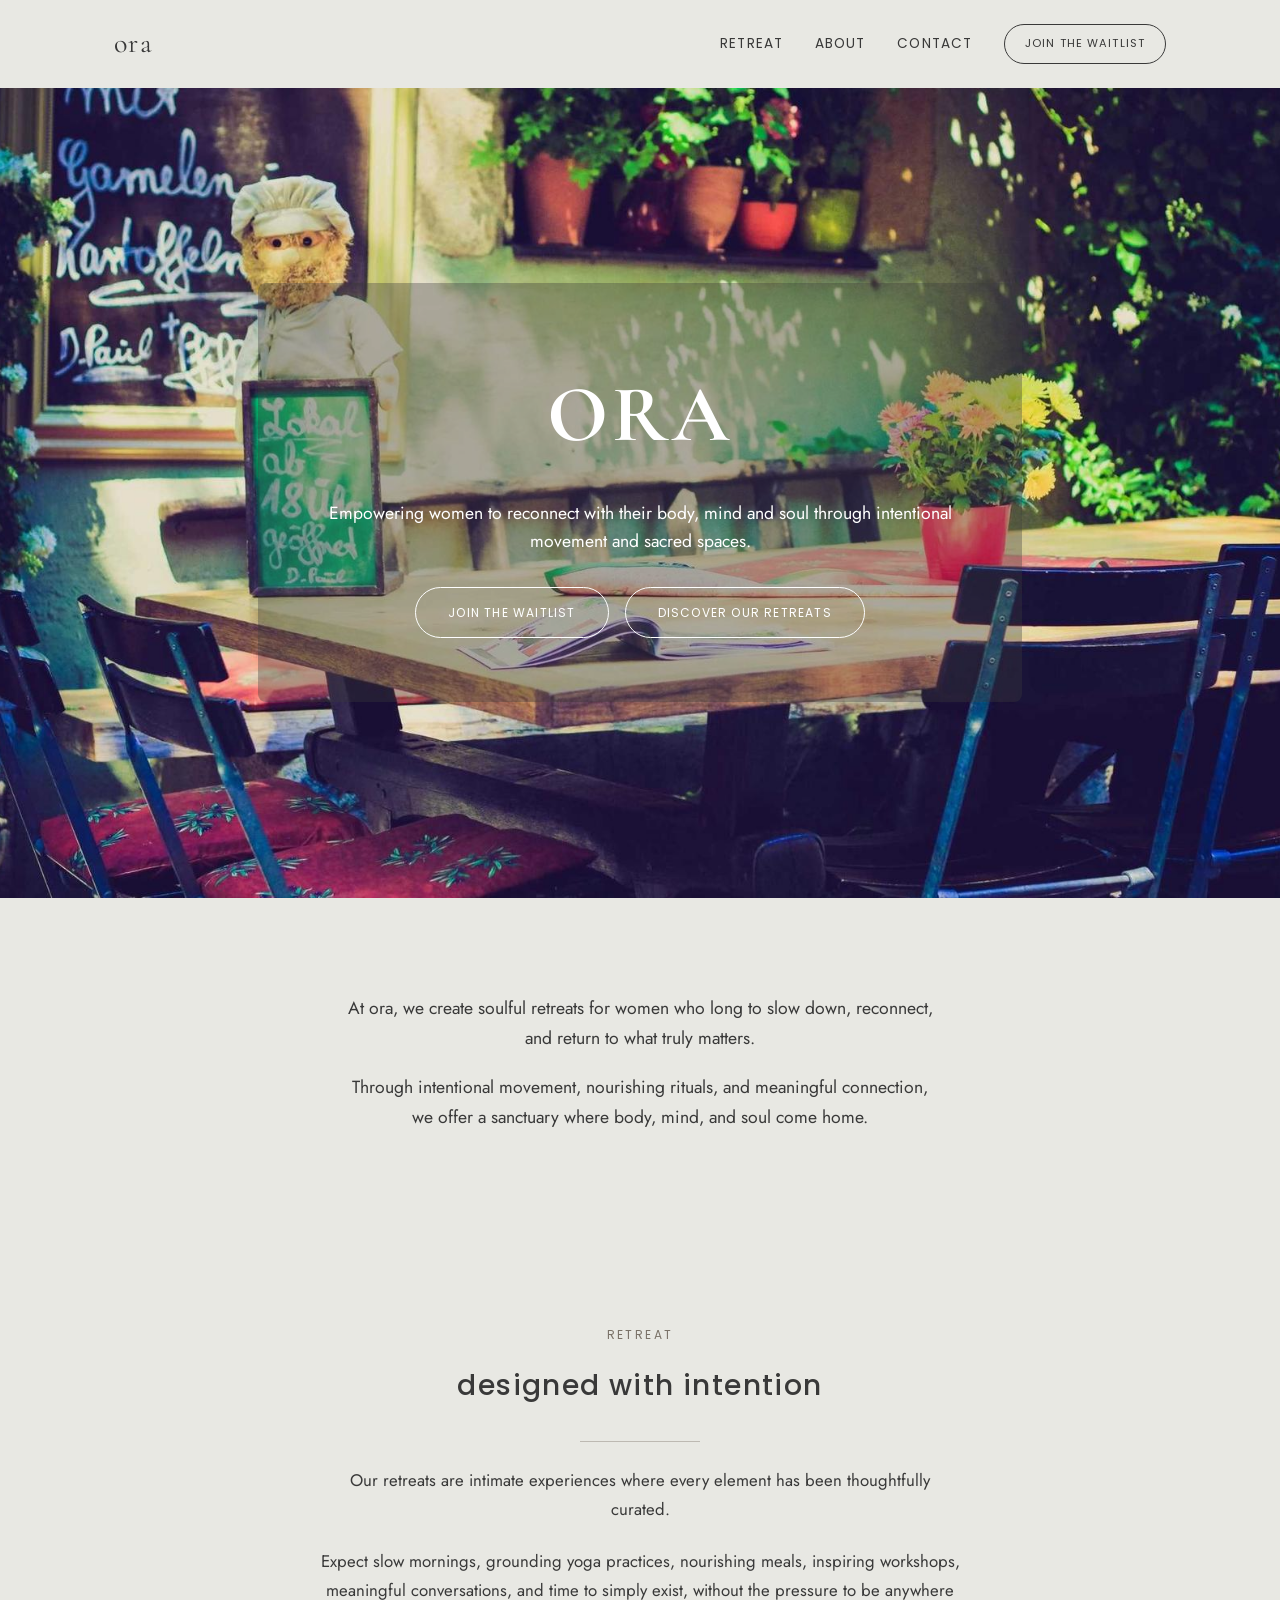
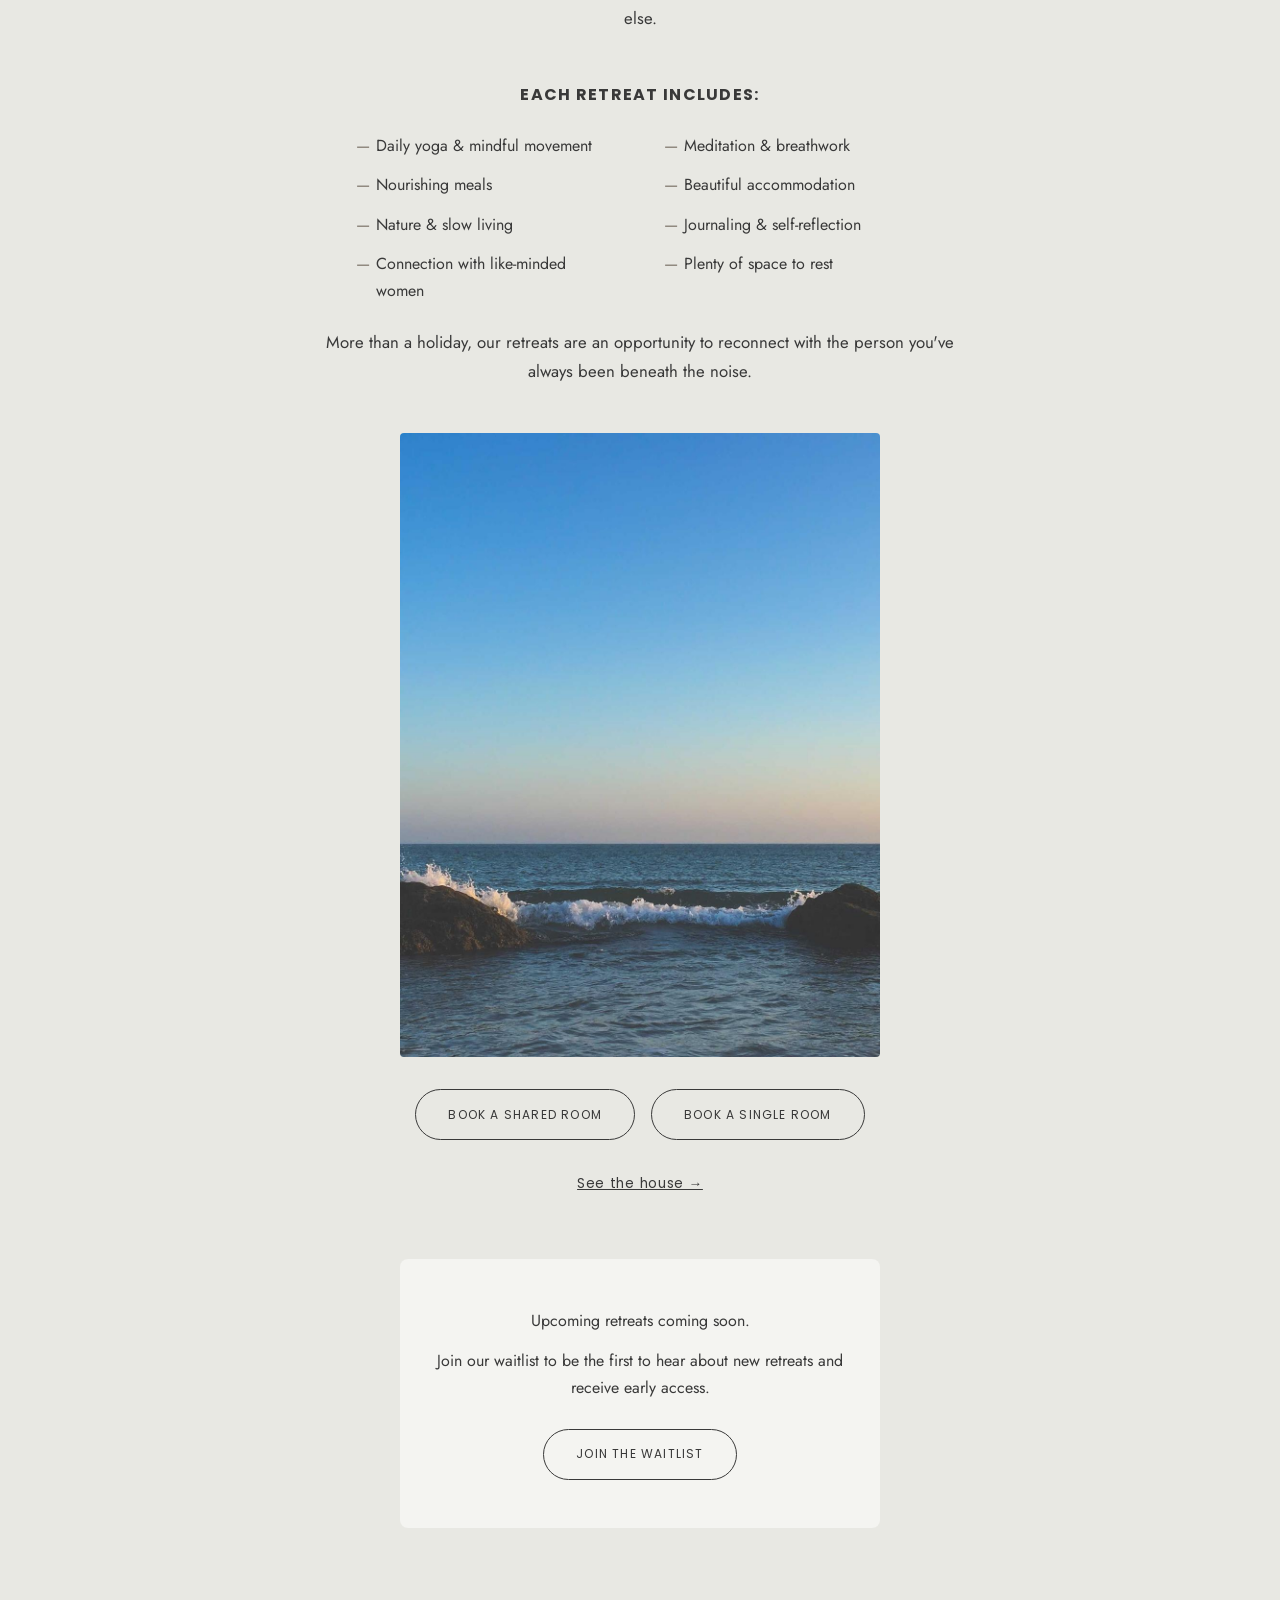
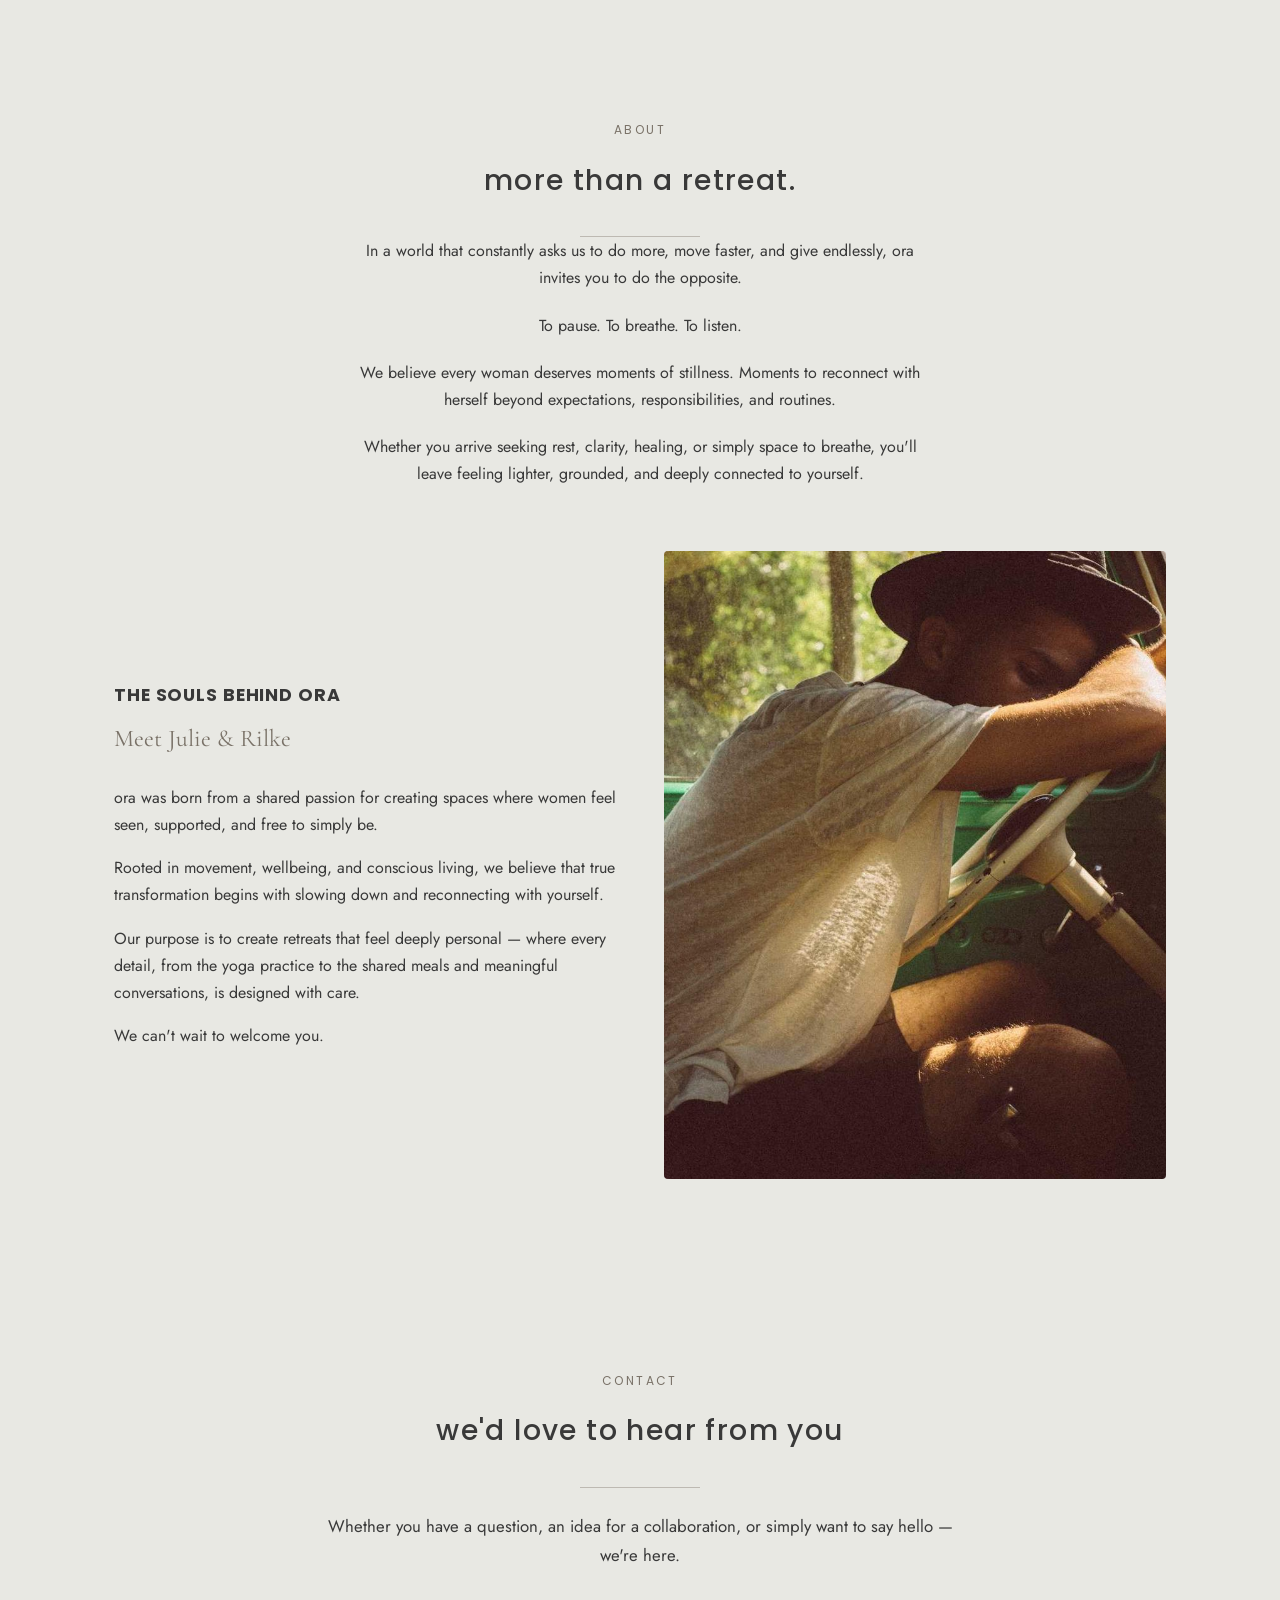
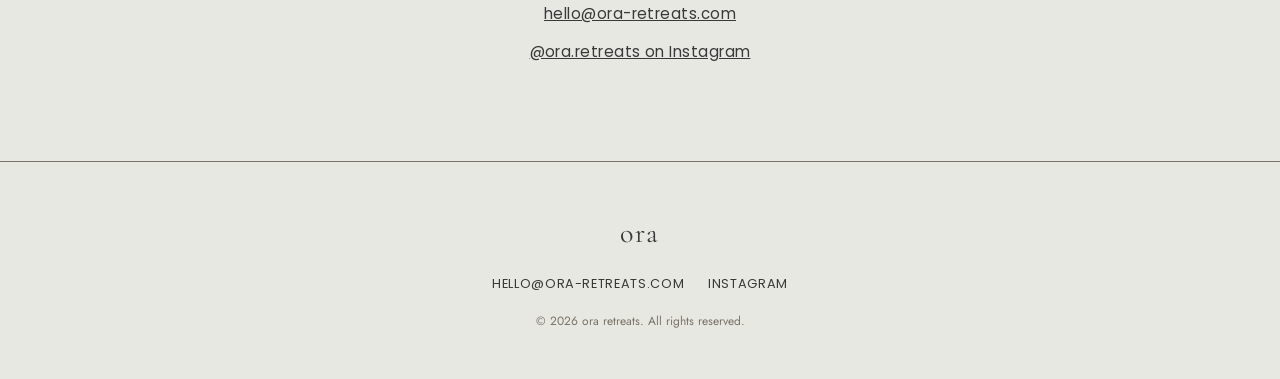
==== index.html @ 33406d6e "Code quality and SEO improvements - Add width/height attributes + height:auto reset to prevent layou" ====
<!DOCTYPE html>
<html lang="en">
<head>
  <meta charset="UTF-8">
  <meta name="viewport" content="width=device-width, initial-scale=1.0">
  <title>ora — soulful retreats for women</title>
  <meta name="description" content="Empowering women to reconnect with their body, mind and soul through intentional movement and sacred spaces.">
  <link rel="canonical" href="https://ora-retreats.com/">
  <meta name="theme-color" content="#E8E8E3">
  <link rel="icon" type="image/svg+xml" href="images/favicon.svg">

  <meta property="og:type" content="website">
  <meta property="og:title" content="ora — soulful retreats for women">
  <meta property="og:description" content="Empowering women to reconnect with their body, mind and soul through intentional movement and sacred spaces.">
  <meta property="og:url" content="https://ora-retreats.com/">
  <meta property="og:image" content="https://ora-retreats.com/images/hero.jpg">
  <meta property="og:site_name" content="ora">
  <meta name="twitter:card" content="summary_large_image">
  <meta name="twitter:title" content="ora — soulful retreats for women">
  <meta name="twitter:description" content="Empowering women to reconnect with their body, mind and soul through intentional movement and sacred spaces.">
  <meta name="twitter:image" content="https://ora-retreats.com/images/hero.jpg">

  <link rel="preconnect" href="https://fonts.googleapis.com">
  <link rel="preconnect" href="https://fonts.gstatic.com" crossorigin>
  <link href="https://fonts.googleapis.com/css2?family=Cormorant+Garamond:wght@400;500;600&family=Poppins:wght@400;500&family=Jost:wght@300;400;500&display=swap" rel="stylesheet">
  <link rel="stylesheet" href="css/style.css">

  <script type="application/ld+json">
  {
    "@context": "https://schema.org",
    "@type": "Organization",
    "name": "ora",
    "description": "Soulful retreats for women who long to slow down, reconnect, and return to what truly matters through intentional movement, nourishing rituals, and meaningful connection.",
    "url": "https://ora-retreats.com/",
    "email": "hello@ora-retreats.com",
    "sameAs": [
      "https://www.instagram.com/ora.retreats"
    ]
  }
  </script>
</head>
<body>
  <header class="site-header">
    <div class="container header-inner">
      <a href="index.html" class="logo">ora</a>
      <button class="nav-toggle" aria-label="Toggle navigation" aria-expanded="false">
        <span></span>
        <span></span>
        <span></span>
      </button>
      <nav class="nav-links">
        <a href="#retreat">Retreat</a>
        <a href="#about">About</a>
        <a href="#contact">Contact</a>
        <a href="mailto:hello@ora-retreats.com" class="btn btn-small">Join the waitlist</a>
      </nav>
    </div>
  </header>

  <main>
    <section id="hero" class="hero">
      <img src="images/hero.jpg" alt="Woman practicing yoga on the beach at sunrise" class="hero-photo" width="1600" height="1000" loading="eager" fetchpriority="high">
      <div class="hero-overlay">
        <h1 class="logo logo-large">ORA</h1>
        <p class="hero-tagline">Empowering women to reconnect with their body, mind and soul through intentional movement and sacred spaces.</p>
        <div class="btn-row">
          <a href="mailto:hello@ora-retreats.com" class="btn btn-light">Join the waitlist</a>
          <a href="#retreat" class="btn btn-light">Discover our retreats</a>
        </div>
      </div>
    </section>

    <section class="intro">
      <div class="container intro-inner">
        <p>At ora, we create soulful retreats for women who long to slow down, reconnect, and return to what truly matters.</p>
        <p>Through intentional movement, nourishing rituals, and meaningful connection, we offer a sanctuary where body, mind, and soul come home.</p>
      </div>
    </section>

    <section id="retreat" class="section retreat">
      <div class="container">
        <span class="eyebrow">Retreat</span>
        <h2 class="section-title">designed with intention</h2>
        <hr class="divider">

        <p class="section-lead">Our retreats are intimate experiences where every element has been thoughtfully curated.</p>
        <p class="section-lead">Expect slow mornings, grounding yoga practices, nourishing meals, inspiring workshops, meaningful conversations, and time to simply exist, without the pressure to be anywhere else.</p>

        <h3 class="includes-title">Each retreat includes:</h3>
        <ul class="checklist">
          <li>Daily yoga &amp; mindful movement</li>
          <li>Meditation &amp; breathwork</li>
          <li>Nourishing meals</li>
          <li>Beautiful accommodation</li>
          <li>Nature &amp; slow living</li>
          <li>Journaling &amp; self-reflection</li>
          <li>Connection with like-minded women</li>
          <li>Plenty of space to rest</li>
        </ul>

        <p class="section-lead">More than a holiday, our retreats are an opportunity to reconnect with the person you've always been beneath the noise.</p>

        <img src="images/retreat-program.jpg" alt="Full retreat program overview" class="program-image" width="1000" height="1300" loading="lazy">

        <div class="btn-row">
          <a href="#contact" class="btn">Book a shared room</a>
          <a href="#contact" class="btn">Book a single room</a>
        </div>

        <p class="moodboard-link"><a href="moodboard.html">See the house &rarr;</a></p>

        <div class="waitlist-card">
          <p>Upcoming retreats coming soon.</p>
          <p>Join our waitlist to be the first to hear about new retreats and receive early access.</p>
          <a href="mailto:hello@ora-retreats.com" class="btn">Join the waitlist</a>
        </div>
      </div>
    </section>

    <section id="about" class="section about">
      <div class="container">
        <span class="eyebrow">About</span>
        <h2 class="section-title">more than a retreat.</h2>
        <hr class="divider">

        <div class="about-intro">
          <p>In a world that constantly asks us to do more, move faster, and give endlessly, ora invites you to do the opposite.</p>
          <p>To pause. To breathe. To listen.</p>
          <p>We believe every woman deserves moments of stillness. Moments to reconnect with herself beyond expectations, responsibilities, and routines.</p>
          <p>Whether you arrive seeking rest, clarity, healing, or simply space to breathe, you'll leave feeling lighter, grounded, and deeply connected to yourself.</p>
        </div>

        <div class="about-columns">
          <div class="about-story">
            <h3>The souls behind ora</h3>
            <p class="about-story-subtitle">Meet Julie &amp; Rilke</p>
            <p>ora was born from a shared passion for creating spaces where women feel seen, supported, and free to simply be.</p>
            <p>Rooted in movement, wellbeing, and conscious living, we believe that true transformation begins with slowing down and reconnecting with yourself.</p>
            <p>Our purpose is to create retreats that feel deeply personal — where every detail, from the yoga practice to the shared meals and meaningful conversations, is designed with care.</p>
            <p>We can't wait to welcome you.</p>
          </div>
          <div class="about-photo">
            <img src="images/about-portrait.jpg" alt="Julie and Rilke, founders of ora" width="800" height="1000" loading="lazy">
          </div>
        </div>
      </div>
    </section>

    <section id="contact" class="section contact">
      <div class="container">
        <span class="eyebrow">Contact</span>
        <h2 class="section-title">we'd love to hear from you</h2>
        <hr class="divider">

        <p class="section-lead">Whether you have a question, an idea for a collaboration, or simply want to say hello — we're here.</p>

        <div class="contact-links">
          <a href="mailto:hello@ora-retreats.com">hello@ora-retreats.com</a>
          <a href="https://www.instagram.com/ora.retreats" target="_blank" rel="noopener noreferrer">@ora.retreats on Instagram</a>
        </div>
      </div>
    </section>
  </main>

  <footer class="site-footer">
    <div class="container footer-inner">
      <a href="index.html" class="logo">ora</a>
      <div class="footer-links">
        <a href="mailto:hello@ora-retreats.com">hello@ora-retreats.com</a>
        <a href="https://www.instagram.com/ora.retreats" target="_blank" rel="noopener noreferrer">Instagram</a>
      </div>
      <p class="footer-copyright">&copy; 2026 ora retreats. All rights reserved.</p>
    </div>
  </footer>

  <script src="js/script.js"></script>
</body>
</html>
---- css/style.css ----
/* ---- Reset ---- */
*, *::before, *::after {
  box-sizing: border-box;
  margin: 0;
  padding: 0;
}

html {
  scroll-behavior: smooth;
}

body {
  min-height: 100vh;
  overflow-x: hidden;
}

img {
  max-width: 100%;
  height: auto;
  display: block;
}

a {
  color: inherit;
  text-decoration: none;
}

ul {
  list-style: none;
}

/* ---- Design tokens ---- */
:root {
  --color-bg: #E8E8E3;
  --color-text: #393939;
  --color-accent: #7a7268;
  --color-card: #F4F4F1;

  --font-logo: 'Cormorant Garamond', serif;
  --font-heading: 'Poppins', sans-serif;
  --font-body: 'Jost', sans-serif;

  --max-width: 1100px;
  --section-padding: 6rem 1.5rem;
}

body {
  background: var(--color-bg);
  color: var(--color-text);
  font-family: var(--font-body);
  line-height: 1.7;
  font-size: 1rem;
}

.container {
  max-width: var(--max-width);
  margin: 0 auto;
  padding: 0 1.5rem;
}

.eyebrow {
  font-family: var(--font-heading);
  text-transform: uppercase;
  letter-spacing: 0.2em;
  font-size: 0.75rem;
  color: var(--color-accent);
  display: block;
  margin-bottom: 1rem;
  text-align: center;
}

.section-title {
  font-family: var(--font-heading);
  text-transform: lowercase;
  letter-spacing: 0.05em;
  font-size: 1.75rem;
  font-weight: 500;
  text-align: center;
  margin-bottom: 2rem;
}

hr.divider {
  border: none;
  border-top: 1px solid var(--color-accent);
  opacity: 0.4;
  max-width: 120px;
  margin: 0 auto;
}

.btn {
  display: inline-block;
  font-family: var(--font-heading);
  text-transform: uppercase;
  letter-spacing: 0.1em;
  font-size: 0.75rem;
  padding: 0.9rem 2rem;
  border: 1px solid var(--color-text);
  border-radius: 999px;
  background: transparent;
  color: var(--color-text);
  transition: background 0.2s ease, color 0.2s ease;
}

.btn:hover {
  background: var(--color-text);
  color: var(--color-bg);
}

.btn-row {
  display: flex;
  gap: 1rem;
  justify-content: center;
  flex-wrap: wrap;
  margin-top: 2rem;
}

/* ---- Header / Nav ---- */
.site-header {
  position: sticky;
  top: 0;
  z-index: 10;
  background: rgba(232, 232, 227, 0.9);
  backdrop-filter: blur(6px);
}

.header-inner {
  display: flex;
  align-items: center;
  justify-content: space-between;
  padding: 1.25rem 1.5rem;
  position: relative;
}

.logo {
  font-family: var(--font-logo);
  font-size: 1.75rem;
  letter-spacing: 0.05em;
}

.logo-large {
  font-size: clamp(3rem, 10vw, 5rem);
  color: #fff;
}

.nav-links {
  display: flex;
  align-items: center;
  gap: 2rem;
  font-family: var(--font-heading);
  font-size: 0.85rem;
  text-transform: uppercase;
  letter-spacing: 0.08em;
}

.btn-small {
  padding: 0.6rem 1.25rem;
  font-size: 0.7rem;
}

/* ---- Mobile nav toggle ---- */
.nav-toggle {
  display: none;
  flex-direction: column;
  gap: 5px;
  background: none;
  border: none;
  cursor: pointer;
  padding: 0.5rem;
}

.nav-toggle span {
  width: 22px;
  height: 2px;
  background: var(--color-text);
}

/* ---- Hero ---- */
.hero {
  position: relative;
  height: 90vh;
  min-height: 500px;
  display: flex;
  align-items: center;
  justify-content: center;
  text-align: center;
  overflow: hidden;
}

.hero-photo {
  position: absolute;
  inset: 0;
  width: 100%;
  height: 100%;
  object-fit: cover;
}

.hero-overlay {
  position: relative;
  z-index: 1;
  color: #fff;
  padding: 2rem;
  max-width: 700px;
}

.hero-overlay::before {
  content: "";
  position: absolute;
  inset: -2rem;
  background: rgba(57, 57, 57, 0.35);
  z-index: -1;
  border-radius: 8px;
}

.hero-tagline {
  font-size: 1.1rem;
  margin-top: 1rem;
  line-height: 1.6;
}

.btn-light {
  border-color: #fff;
  color: #fff;
}

.btn-light:hover {
  background: #fff;
  color: var(--color-text);
}

/* ---- Intro ---- */
.intro {
  padding: var(--section-padding);
}

.intro-inner {
  max-width: 640px;
  text-align: center;
  font-size: 1.1rem;
  margin: 0 auto;
}

.intro-inner p + p {
  margin-top: 1.25rem;
}

/* ---- Section shared ---- */
.section {
  padding: var(--section-padding);
  text-align: center;
}

.section-lead {
  max-width: 640px;
  margin: 1.5rem auto 0;
  font-size: 1.05rem;
}

/* ---- Retreat ---- */
.includes-title {
  font-family: var(--font-heading);
  font-size: 1rem;
  text-transform: uppercase;
  letter-spacing: 0.08em;
  margin-top: 3rem;
  margin-bottom: 1.5rem;
}

.checklist {
  display: grid;
  grid-template-columns: repeat(2, minmax(0, 260px));
  justify-content: center;
  gap: 0.75rem 3rem;
  max-width: 640px;
  margin: 0 auto;
  text-align: left;
}

.checklist li {
  position: relative;
  padding-left: 1.25rem;
}

.checklist li::before {
  content: "—";
  position: absolute;
  left: 0;
  color: var(--color-accent);
}

.program-image {
  width: 100%;
  max-width: 480px;
  margin: 3rem auto 0;
  border-radius: 4px;
}

.moodboard-link {
  margin-top: 2rem;
  font-family: var(--font-heading);
  font-size: 0.85rem;
  letter-spacing: 0.05em;
  text-decoration: underline;
}

.waitlist-card {
  margin: 4rem auto 0;
  max-width: 480px;
  background: var(--color-card);
  padding: 3rem 2rem;
  border-radius: 8px;
}

.waitlist-card p {
  margin-bottom: 0.75rem;
}

.waitlist-card .btn {
  margin-top: 1rem;
}

/* ---- About ---- */
.about-intro {
  max-width: 560px;
  margin: 0 auto;
}

.about-intro p + p {
  margin-top: 1.25rem;
}

.about-columns {
  display: grid;
  grid-template-columns: 1fr 1fr;
  gap: 3rem;
  align-items: center;
  margin-top: 4rem;
  text-align: left;
}

.about-story h3 {
  font-family: var(--font-heading);
  font-size: 1.1rem;
  text-transform: uppercase;
  letter-spacing: 0.05em;
}

.about-story-subtitle {
  font-family: var(--font-logo);
  font-size: 1.5rem;
  color: var(--color-accent);
  margin: 0.5rem 0 1.5rem;
}

.about-story p + p {
  margin-top: 1rem;
}

.about-photo img {
  border-radius: 4px;
}

/* ---- Contact ---- */
.contact-links {
  margin-top: 2rem;
  display: flex;
  flex-direction: column;
  gap: 0.75rem;
  font-family: var(--font-heading);
  font-size: 0.95rem;
  letter-spacing: 0.03em;
}

.contact-links a {
  text-decoration: underline;
}

/* ---- Footer ---- */
.site-footer {
  border-top: 1px solid var(--color-accent);
  padding: 3rem 1.5rem;
}

.footer-inner {
  display: flex;
  flex-direction: column;
  align-items: center;
  gap: 1rem;
  text-align: center;
}

.footer-links {
  display: flex;
  gap: 1.5rem;
  font-family: var(--font-heading);
  font-size: 0.8rem;
  text-transform: uppercase;
  letter-spacing: 0.05em;
}

.footer-copyright {
  font-size: 0.75rem;
  color: var(--color-accent);
}

/* ---- Moodboard header (standalone page) ---- */
.moodboard-header {
  padding: 1.5rem;
  text-align: center;
}

/* ---- Moodboard mosaic ---- */
.mosaic {
  columns: 3 220px;
  column-gap: 1rem;
  margin-top: 3rem;
}

.mosaic-item {
  width: 100%;
  margin-bottom: 1rem;
  border-radius: 4px;
  break-inside: avoid;
}

.mosaic-tall {
  aspect-ratio: 4 / 5;
  object-fit: cover;
}

/* ---- Responsive ---- */
@media (max-width: 768px) {
  .nav-links {
    display: none;
    position: absolute;
    top: 100%;
    left: 0;
    right: 0;
    background: var(--color-bg);
    flex-direction: column;
    gap: 1.5rem;
    padding: 1.5rem;
  }

  .nav-links.open {
    display: flex;
  }

  .nav-toggle {
    display: flex;
  }

  .about-columns {
    grid-template-columns: 1fr;
  }

  .about-photo {
    order: -1;
  }
}

@media (max-width: 600px) {
  .checklist {
    grid-template-columns: 1fr;
    max-width: 280px;
  }

  .mosaic {
    columns: 2 160px;
  }
}

@media (max-width: 480px) {
  .hero {
    height: 100vh;
  }

  .section-title {
    font-size: 1.4rem;
  }

  .section {
    padding: 4rem 1.25rem;
  }

  .waitlist-card {
    padding: 2rem 1.5rem;
  }

  .btn-row {
    flex-direction: column;
    align-items: stretch;
  }

  .btn-row .btn {
    width: 100%;
    text-align: center;
  }
}
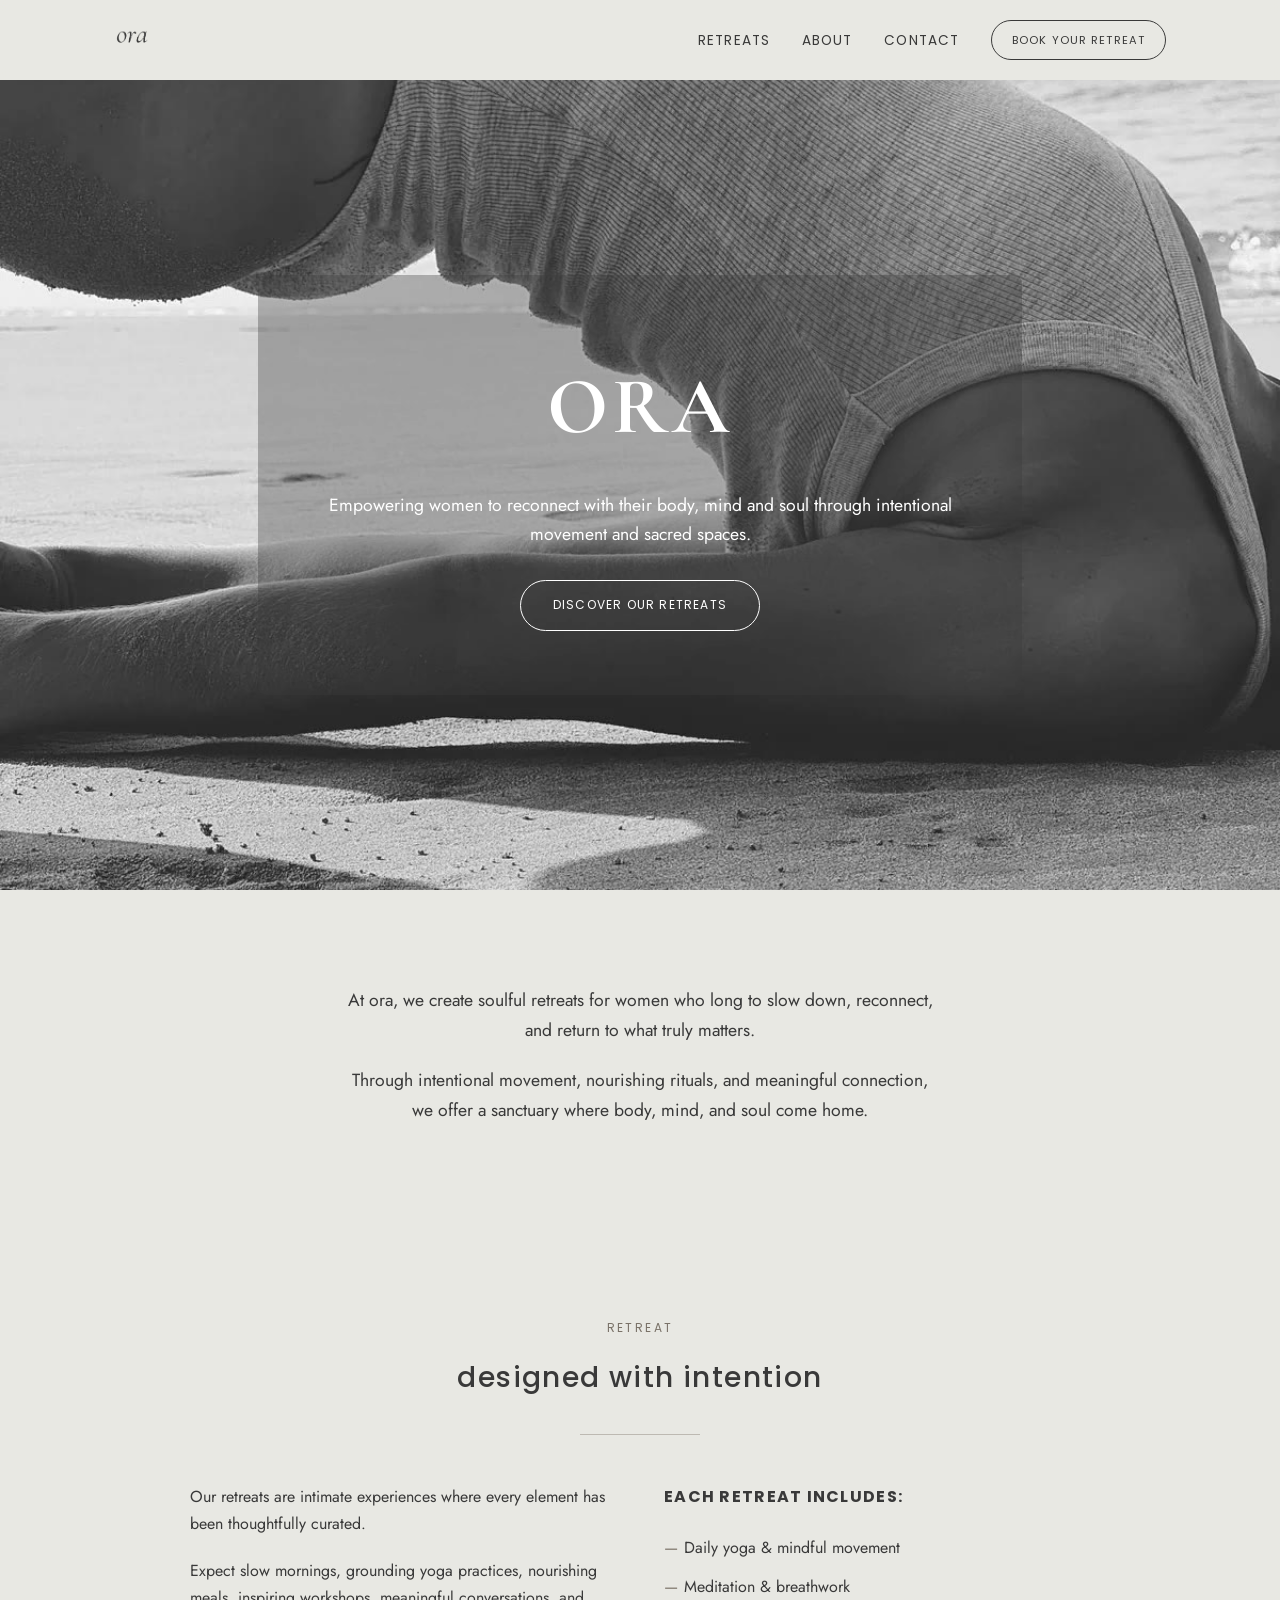
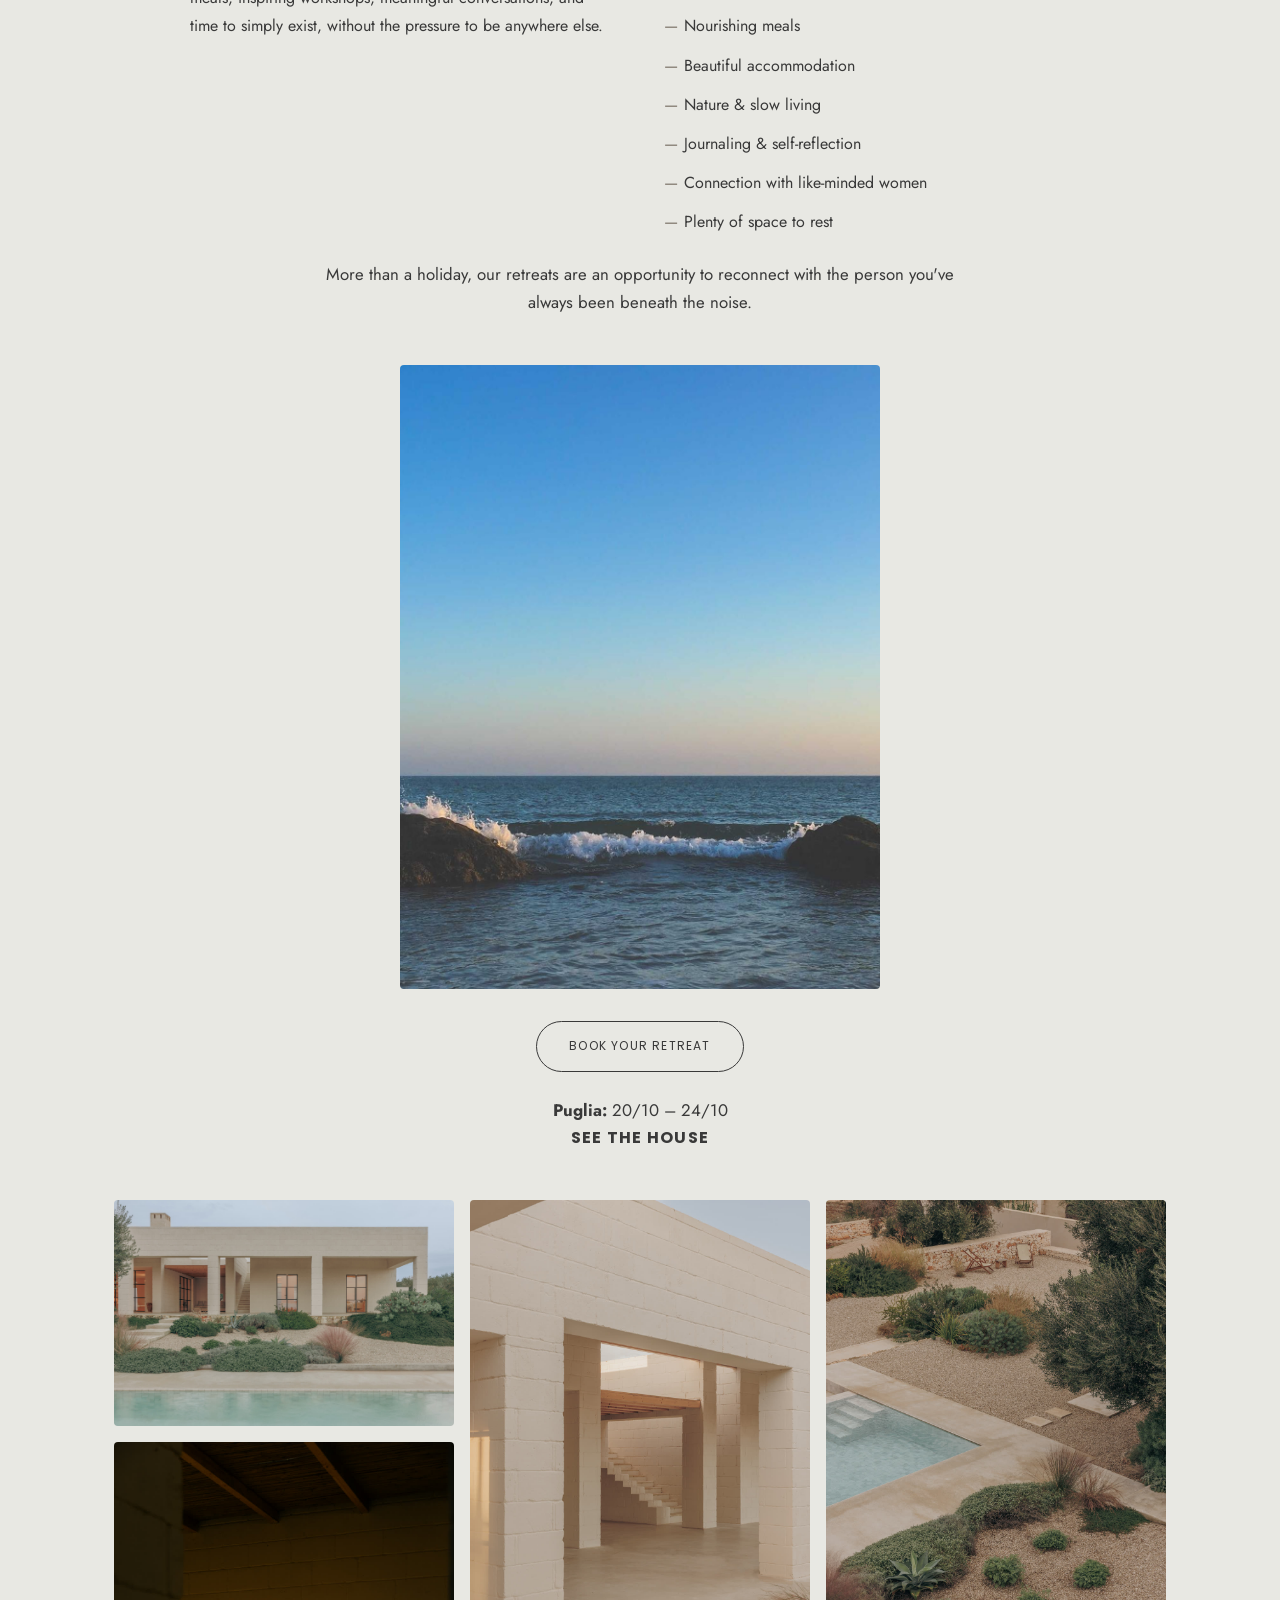
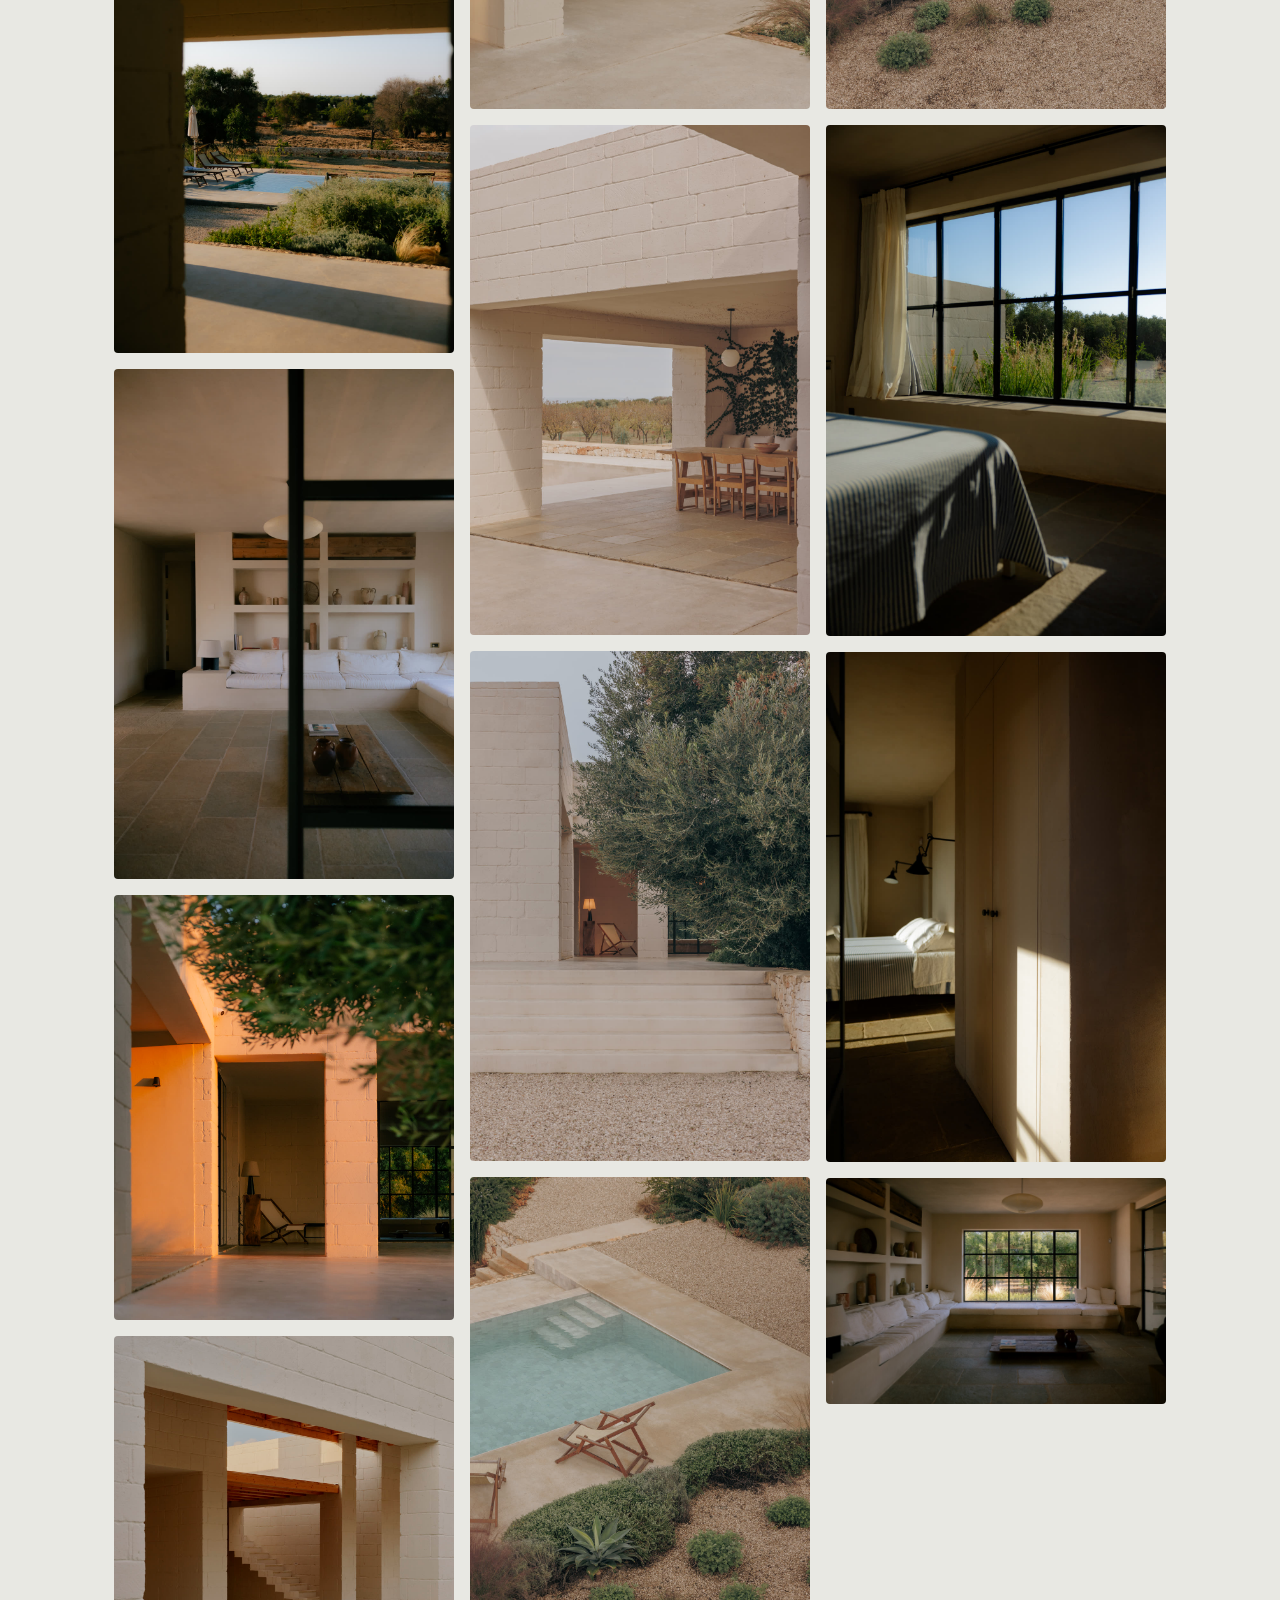
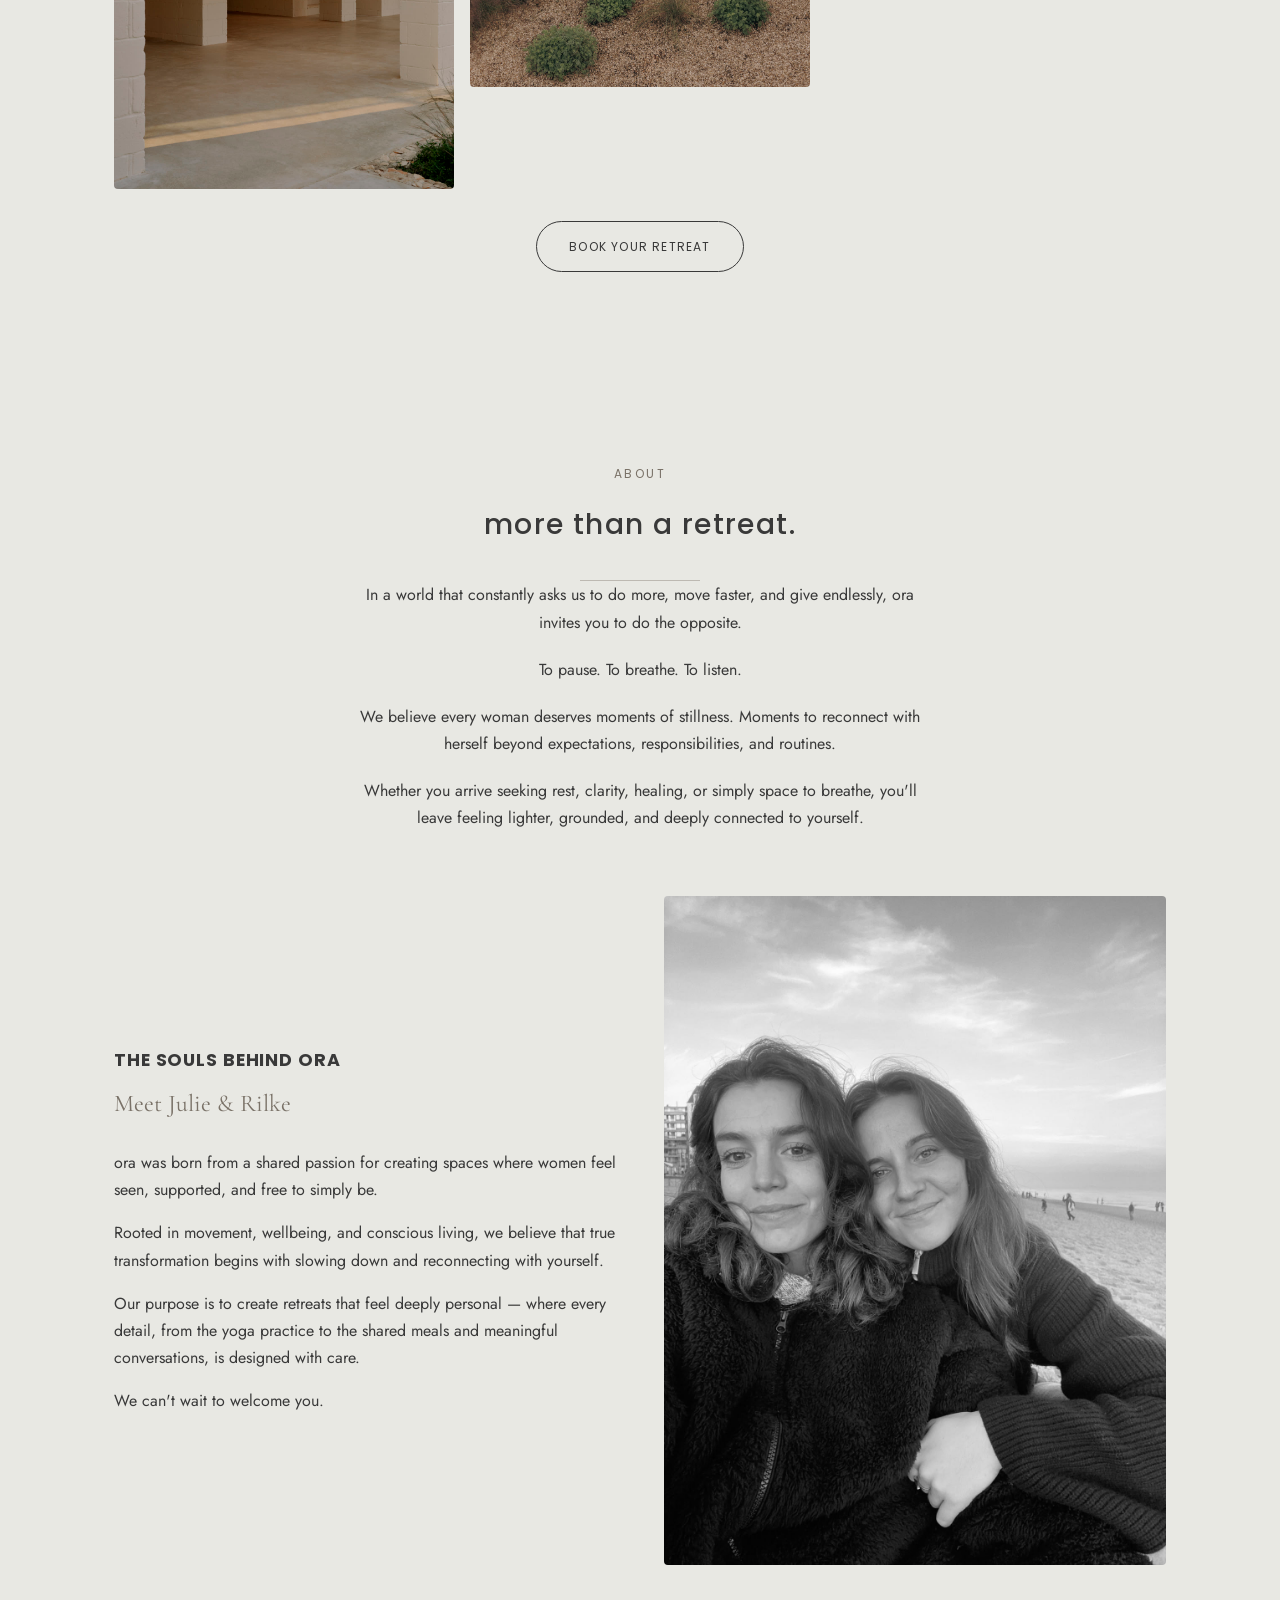
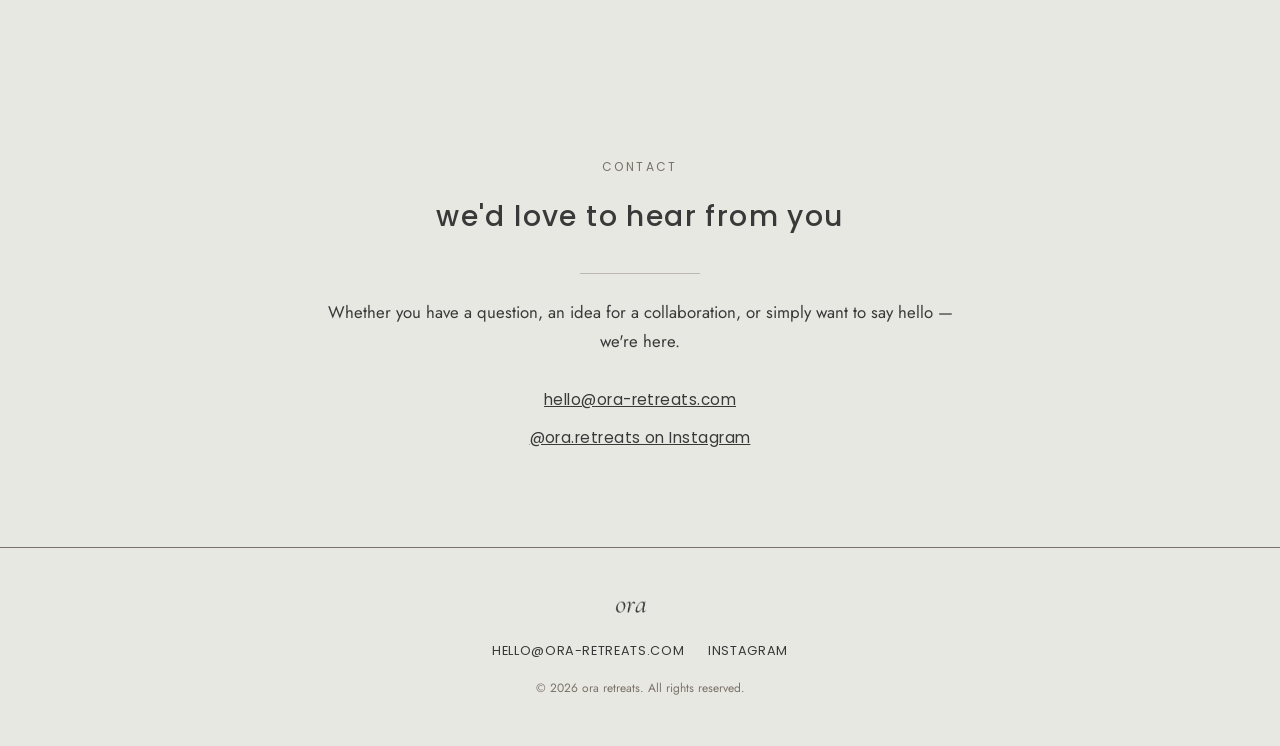
==== commit 2b3e69b6: "Two-column retreat layout, remove waitlist references - "Each retreat includes" now sits side-by-sid" ====
--- a/index.html
+++ b/index.html
@@ -42,30 +42,29 @@
 <body>
   <header class="site-header">
     <div class="container header-inner">
-      <a href="index.html" class="logo">ora</a>
+      <a href="index.html" class="logo"><img src="images/logo-primary.png" alt="ora" width="270" height="140"></a>
       <button class="nav-toggle" aria-label="Toggle navigation" aria-expanded="false">
         <span></span>
         <span></span>
         <span></span>
       </button>
       <nav class="nav-links">
-        <a href="#retreat">Retreat</a>
-        <a href="#about">About</a>
-        <a href="#contact">Contact</a>
-        <a href="mailto:hello@ora-retreats.com" class="btn btn-small">Join the waitlist</a>
+        <a href="retreats.html">Retreats</a>
+        <a href="about.html">About</a>
+        <a href="contact.html">Contact</a>
+        <a href="contact.html" class="btn btn-small">Book your retreat</a>
       </nav>
     </div>
   </header>
 
   <main>
     <section id="hero" class="hero">
-      <img src="images/hero.jpg" alt="Woman practicing yoga on the beach at sunrise" class="hero-photo" width="1600" height="1000" loading="eager" fetchpriority="high">
+      <img src="images/hero.jpg" alt="Woman practicing yoga on the beach at sunrise" class="hero-photo" width="1200" height="1600" loading="eager" fetchpriority="high">
       <div class="hero-overlay">
         <h1 class="logo logo-large">ORA</h1>
         <p class="hero-tagline">Empowering women to reconnect with their body, mind and soul through intentional movement and sacred spaces.</p>
         <div class="btn-row">
-          <a href="mailto:hello@ora-retreats.com" class="btn btn-light">Join the waitlist</a>
-          <a href="#retreat" class="btn btn-light">Discover our retreats</a>
+          <a href="retreats.html" class="btn btn-light">Discover our retreats</a>
         </div>
       </div>
     </section>
@@ -83,36 +82,55 @@
         <h2 class="section-title">designed with intention</h2>
         <hr class="divider">
 
-        <p class="section-lead">Our retreats are intimate experiences where every element has been thoughtfully curated.</p>
-        <p class="section-lead">Expect slow mornings, grounding yoga practices, nourishing meals, inspiring workshops, meaningful conversations, and time to simply exist, without the pressure to be anywhere else.</p>
-
-        <h3 class="includes-title">Each retreat includes:</h3>
-        <ul class="checklist">
-          <li>Daily yoga &amp; mindful movement</li>
-          <li>Meditation &amp; breathwork</li>
-          <li>Nourishing meals</li>
-          <li>Beautiful accommodation</li>
-          <li>Nature &amp; slow living</li>
-          <li>Journaling &amp; self-reflection</li>
-          <li>Connection with like-minded women</li>
-          <li>Plenty of space to rest</li>
-        </ul>
+        <div class="retreat-columns">
+          <div class="retreat-col">
+            <p>Our retreats are intimate experiences where every element has been thoughtfully curated.</p>
+            <p>Expect slow mornings, grounding yoga practices, nourishing meals, inspiring workshops, meaningful conversations, and time to simply exist, without the pressure to be anywhere else.</p>
+          </div>
+          <div class="retreat-col">
+            <h3 class="includes-title">Each retreat includes:</h3>
+            <ul class="checklist">
+              <li>Daily yoga &amp; mindful movement</li>
+              <li>Meditation &amp; breathwork</li>
+              <li>Nourishing meals</li>
+              <li>Beautiful accommodation</li>
+              <li>Nature &amp; slow living</li>
+              <li>Journaling &amp; self-reflection</li>
+              <li>Connection with like-minded women</li>
+              <li>Plenty of space to rest</li>
+            </ul>
+          </div>
+        </div>
 
         <p class="section-lead">More than a holiday, our retreats are an opportunity to reconnect with the person you've always been beneath the noise.</p>
 
         <img src="images/retreat-program.jpg" alt="Full retreat program overview" class="program-image" width="1000" height="1300" loading="lazy">
 
         <div class="btn-row">
-          <a href="#contact" class="btn">Book a shared room</a>
-          <a href="#contact" class="btn">Book a single room</a>
+          <a href="contact.html" class="btn">Book your retreat</a>
         </div>
 
-        <p class="moodboard-link"><a href="moodboard.html">See the house &rarr;</a></p>
+        <p class="section-lead"><strong>Puglia:</strong> 20/10 &ndash; 24/10</p>
 
-        <div class="waitlist-card">
-          <p>Upcoming retreats coming soon.</p>
-          <p>Join our waitlist to be the first to hear about new retreats and receive early access.</p>
-          <a href="mailto:hello@ora-retreats.com" class="btn">Join the waitlist</a>
+        <h3 class="includes-title">See the house</h3>
+        <div class="mosaic">
+          <img src="images/moodboard-01.jpg" alt="Casa Maiora retreat house detail" class="mosaic-item" width="1600" height="1067" loading="lazy">
+          <img src="images/moodboard-02.jpg" alt="Casa Maiora retreat house detail" class="mosaic-item" width="1066" height="1600" loading="lazy">
+          <img src="images/moodboard-03.jpg" alt="Casa Maiora retreat house detail" class="mosaic-item" width="1066" height="1600" loading="lazy">
+          <img src="images/moodboard-04.jpg" alt="Casa Maiora retreat house detail" class="mosaic-item" width="1280" height="1600" loading="lazy">
+          <img src="images/moodboard-05.jpg" alt="Casa Maiora retreat house detail" class="mosaic-item" width="1200" height="1600" loading="lazy">
+          <img src="images/moodboard-06.jpg" alt="Casa Maiora retreat house detail" class="mosaic-item" width="1067" height="1600" loading="lazy">
+          <img src="images/moodboard-07.jpg" alt="Casa Maiora retreat house detail" class="mosaic-item" width="1067" height="1600" loading="lazy">
+          <img src="images/moodboard-08.jpg" alt="Casa Maiora retreat house detail" class="mosaic-item" width="1067" height="1600" loading="lazy">
+          <img src="images/moodboard-09.jpg" alt="Casa Maiora retreat house detail" class="mosaic-item" width="1067" height="1600" loading="lazy">
+          <img src="images/moodboard-10.jpg" alt="Casa Maiora retreat house detail" class="mosaic-item" width="1067" height="1600" loading="lazy">
+          <img src="images/moodboard-11.jpg" alt="Casa Maiora retreat house detail" class="mosaic-item" width="1066" height="1600" loading="lazy">
+          <img src="images/moodboard-12.jpg" alt="Casa Maiora retreat house detail" class="mosaic-item" width="1066" height="1600" loading="lazy">
+          <img src="images/moodboard-13.jpg" alt="Casa Maiora retreat house detail" class="mosaic-item" width="1600" height="1066" loading="lazy">
+        </div>
+
+        <div class="btn-row">
+          <a href="contact.html" class="btn">Book your retreat</a>
         </div>
       </div>
     </section>
@@ -140,7 +158,7 @@
             <p>We can't wait to welcome you.</p>
           </div>
           <div class="about-photo">
-            <img src="images/about-portrait.jpg" alt="Julie and Rilke, founders of ora" width="800" height="1000" loading="lazy">
+            <img src="images/about-portrait.jpg" alt="Julie and Rilke, founders of ora" width="1200" height="1600" loading="lazy">
           </div>
         </div>
       </div>
@@ -164,7 +182,7 @@
 
   <footer class="site-footer">
     <div class="container footer-inner">
-      <a href="index.html" class="logo">ora</a>
+      <a href="index.html" class="logo"><img src="images/logo-primary.png" alt="ora" width="270" height="140"></a>
       <div class="footer-links">
         <a href="mailto:hello@ora-retreats.com">hello@ora-retreats.com</a>
         <a href="https://www.instagram.com/ora.retreats" target="_blank" rel="noopener noreferrer">Instagram</a>
--- a/css/style.css
+++ b/css/style.css
@@ -137,9 +137,18 @@
   letter-spacing: 0.05em;
 }
 
+.logo img {
+  height: 28px;
+  width: auto;
+}
+
 .logo-large {
   font-size: clamp(3rem, 10vw, 5rem);
   color: #fff;
+}
+
+.page-intro {
+  padding-top: 3rem;
 }
 
 .nav-links {
@@ -256,22 +265,31 @@
 }
 
 /* ---- Retreat ---- */
+.retreat-columns {
+  display: grid;
+  grid-template-columns: 1fr 1fr;
+  gap: 3rem;
+  max-width: 900px;
+  margin: 3rem auto 0;
+  text-align: left;
+}
+
+.retreat-col p + p {
+  margin-top: 1.25rem;
+}
+
 .includes-title {
   font-family: var(--font-heading);
   font-size: 1rem;
   text-transform: uppercase;
   letter-spacing: 0.08em;
-  margin-top: 3rem;
   margin-bottom: 1.5rem;
 }
 
 .checklist {
-  display: grid;
-  grid-template-columns: repeat(2, minmax(0, 260px));
-  justify-content: center;
-  gap: 0.75rem 3rem;
-  max-width: 640px;
-  margin: 0 auto;
+  display: flex;
+  flex-direction: column;
+  gap: 0.75rem;
   text-align: left;
 }
 
@@ -292,30 +310,6 @@
   max-width: 480px;
   margin: 3rem auto 0;
   border-radius: 4px;
-}
-
-.moodboard-link {
-  margin-top: 2rem;
-  font-family: var(--font-heading);
-  font-size: 0.85rem;
-  letter-spacing: 0.05em;
-  text-decoration: underline;
-}
-
-.waitlist-card {
-  margin: 4rem auto 0;
-  max-width: 480px;
-  background: var(--color-card);
-  padding: 3rem 2rem;
-  border-radius: 8px;
-}
-
-.waitlist-card p {
-  margin-bottom: 0.75rem;
-}
-
-.waitlist-card .btn {
-  margin-top: 1rem;
 }
 
 /* ---- About ---- */
@@ -456,14 +450,14 @@
   .about-photo {
     order: -1;
   }
+
+  .retreat-columns {
+    grid-template-columns: 1fr;
+    gap: 2.5rem;
+  }
 }
 
 @media (max-width: 600px) {
-  .checklist {
-    grid-template-columns: 1fr;
-    max-width: 280px;
-  }
-
   .mosaic {
     columns: 2 160px;
   }
@@ -482,10 +476,6 @@
     padding: 4rem 1.25rem;
   }
 
-  .waitlist-card {
-    padding: 2rem 1.5rem;
-  }
-
   .btn-row {
     flex-direction: column;
     align-items: stretch;
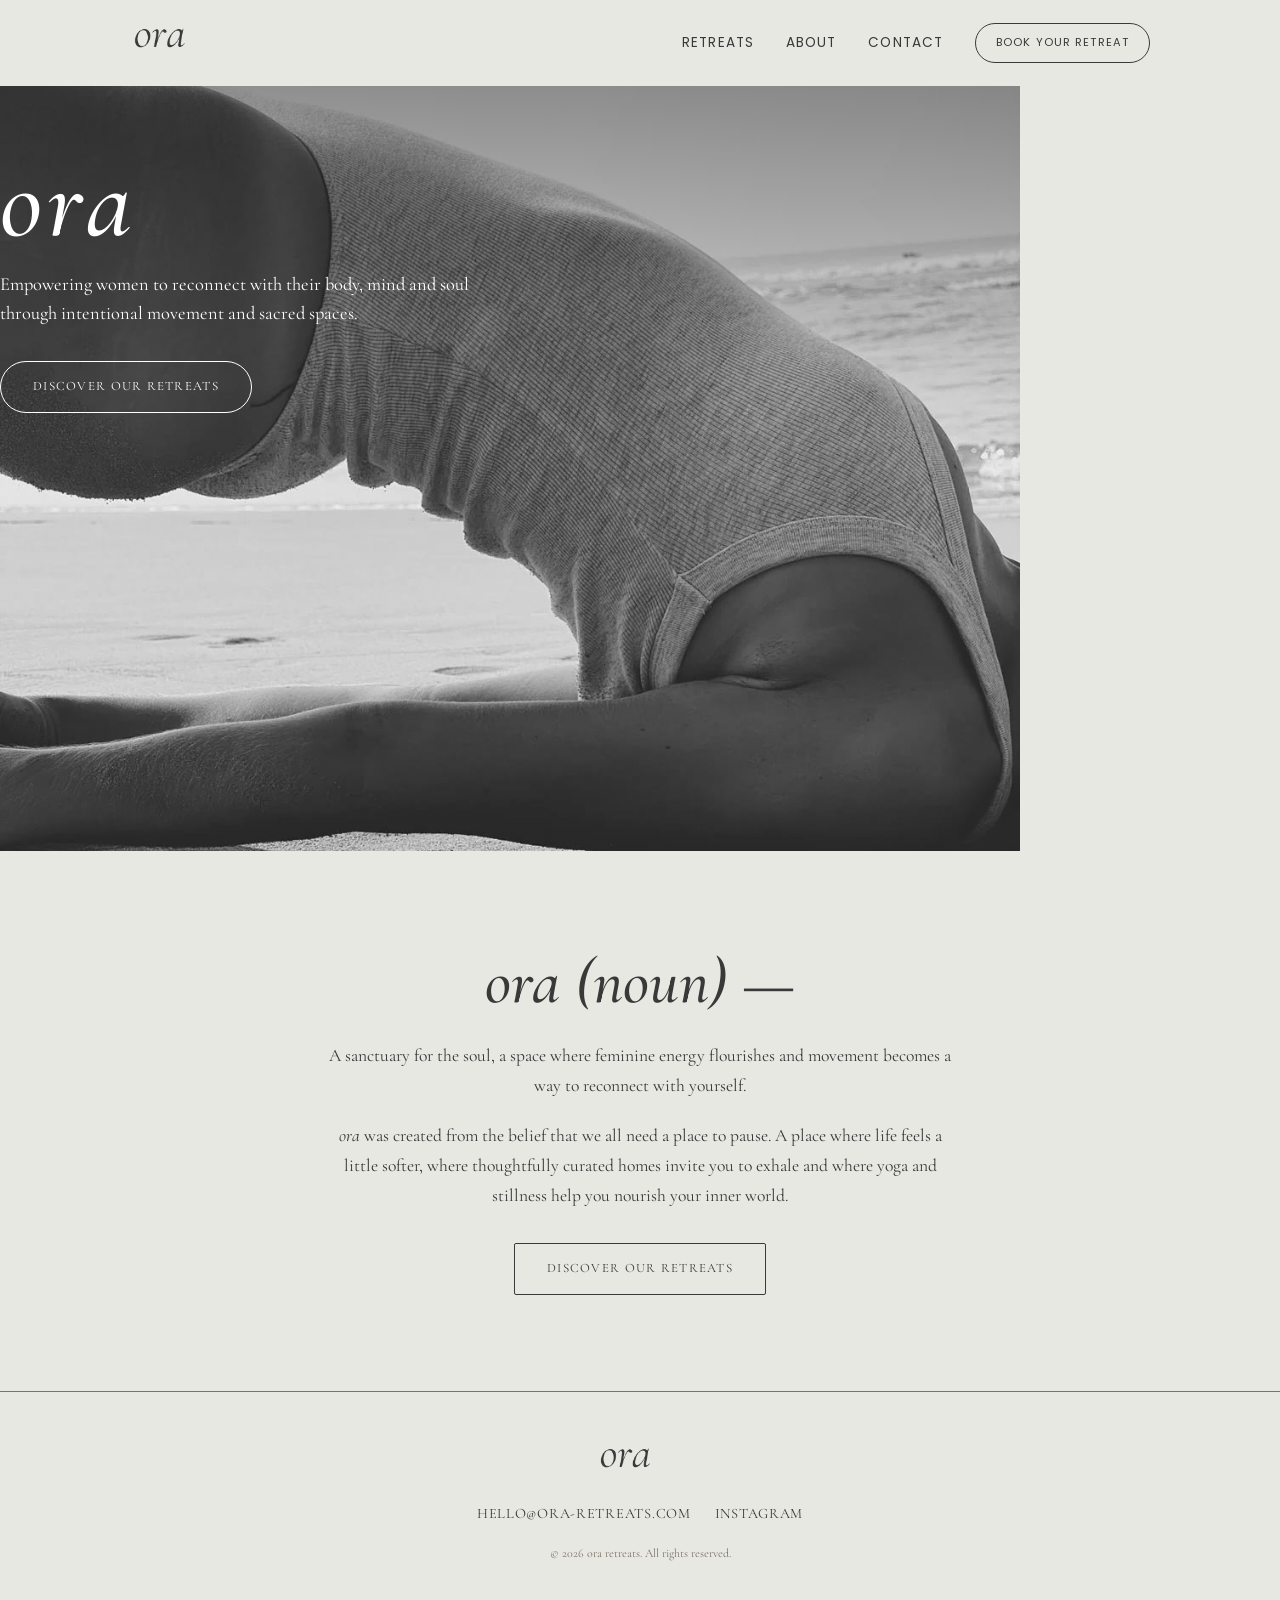
==== commit 6c4d2ecf: "Rework typography, hero, and home/retreats/about page content - Fonts: header/nav stays on the free " ====
--- a/index.html
+++ b/index.html
@@ -22,7 +22,7 @@
 
   <link rel="preconnect" href="https://fonts.googleapis.com">
   <link rel="preconnect" href="https://fonts.gstatic.com" crossorigin>
-  <link href="https://fonts.googleapis.com/css2?family=Cormorant+Garamond:wght@400;500;600&family=Poppins:wght@400;500&family=Jost:wght@300;400;500&display=swap" rel="stylesheet">
+  <link href="https://fonts.googleapis.com/css2?family=Cormorant+Garamond:ital,wght@0,400;0,500;0,600;1,400;1,500;1,600&family=Poppins:wght@400;500&display=swap" rel="stylesheet">
   <link rel="stylesheet" href="css/style.css">
 
   <script type="application/ld+json">
@@ -61,7 +61,7 @@
     <section id="hero" class="hero">
       <img src="images/hero.jpg" alt="Woman practicing yoga on the beach at sunrise" class="hero-photo" width="1200" height="1600" loading="eager" fetchpriority="high">
       <div class="hero-overlay">
-        <h1 class="logo logo-large">ORA</h1>
+        <h1 class="logo logo-large">ora</h1>
         <p class="hero-tagline">Empowering women to reconnect with their body, mind and soul through intentional movement and sacred spaces.</p>
         <div class="btn-row">
           <a href="retreats.html" class="btn btn-light">Discover our retreats</a>
@@ -69,112 +69,15 @@
       </div>
     </section>
 
-    <section class="intro">
-      <div class="container intro-inner">
-        <p>At ora, we create soulful retreats for women who long to slow down, reconnect, and return to what truly matters.</p>
-        <p>Through intentional movement, nourishing rituals, and meaningful connection, we offer a sanctuary where body, mind, and soul come home.</p>
-      </div>
-    </section>
-
-    <section id="retreat" class="section retreat">
+    <section class="definition">
       <div class="container">
-        <span class="eyebrow">Retreat</span>
-        <h2 class="section-title">designed with intention</h2>
-        <hr class="divider">
-
-        <div class="retreat-columns">
-          <div class="retreat-col">
-            <p>Our retreats are intimate experiences where every element has been thoughtfully curated.</p>
-            <p>Expect slow mornings, grounding yoga practices, nourishing meals, inspiring workshops, meaningful conversations, and time to simply exist, without the pressure to be anywhere else.</p>
-          </div>
-          <div class="retreat-col">
-            <h3 class="includes-title">Each retreat includes:</h3>
-            <ul class="checklist">
-              <li>Daily yoga &amp; mindful movement</li>
-              <li>Meditation &amp; breathwork</li>
-              <li>Nourishing meals</li>
-              <li>Beautiful accommodation</li>
-              <li>Nature &amp; slow living</li>
-              <li>Journaling &amp; self-reflection</li>
-              <li>Connection with like-minded women</li>
-              <li>Plenty of space to rest</li>
-            </ul>
-          </div>
+        <h2 class="definition-title"><em>ora</em> (noun) &mdash;</h2>
+        <div class="definition-inner">
+          <p>A sanctuary for the soul, a space where feminine energy flourishes and movement becomes a way to reconnect with yourself.</p>
+          <p><em>ora</em> was created from the belief that we all need a place to pause. A place where life feels a little softer, where thoughtfully curated homes invite you to exhale and where yoga and stillness help you nourish your inner world.</p>
         </div>
-
-        <p class="section-lead">More than a holiday, our retreats are an opportunity to reconnect with the person you've always been beneath the noise.</p>
-
-        <img src="images/retreat-program.jpg" alt="Full retreat program overview" class="program-image" width="1000" height="1300" loading="lazy">
-
         <div class="btn-row">
-          <a href="contact.html" class="btn">Book your retreat</a>
-        </div>
-
-        <p class="section-lead"><strong>Puglia:</strong> 20/10 &ndash; 24/10</p>
-
-        <h3 class="includes-title">See the house</h3>
-        <div class="mosaic">
-          <img src="images/moodboard-01.jpg" alt="Casa Maiora retreat house detail" class="mosaic-item" width="1600" height="1067" loading="lazy">
-          <img src="images/moodboard-02.jpg" alt="Casa Maiora retreat house detail" class="mosaic-item" width="1066" height="1600" loading="lazy">
-          <img src="images/moodboard-03.jpg" alt="Casa Maiora retreat house detail" class="mosaic-item" width="1066" height="1600" loading="lazy">
-          <img src="images/moodboard-04.jpg" alt="Casa Maiora retreat house detail" class="mosaic-item" width="1280" height="1600" loading="lazy">
-          <img src="images/moodboard-05.jpg" alt="Casa Maiora retreat house detail" class="mosaic-item" width="1200" height="1600" loading="lazy">
-          <img src="images/moodboard-06.jpg" alt="Casa Maiora retreat house detail" class="mosaic-item" width="1067" height="1600" loading="lazy">
-          <img src="images/moodboard-07.jpg" alt="Casa Maiora retreat house detail" class="mosaic-item" width="1067" height="1600" loading="lazy">
-          <img src="images/moodboard-08.jpg" alt="Casa Maiora retreat house detail" class="mosaic-item" width="1067" height="1600" loading="lazy">
-          <img src="images/moodboard-09.jpg" alt="Casa Maiora retreat house detail" class="mosaic-item" width="1067" height="1600" loading="lazy">
-          <img src="images/moodboard-10.jpg" alt="Casa Maiora retreat house detail" class="mosaic-item" width="1067" height="1600" loading="lazy">
-          <img src="images/moodboard-11.jpg" alt="Casa Maiora retreat house detail" class="mosaic-item" width="1066" height="1600" loading="lazy">
-          <img src="images/moodboard-12.jpg" alt="Casa Maiora retreat house detail" class="mosaic-item" width="1066" height="1600" loading="lazy">
-          <img src="images/moodboard-13.jpg" alt="Casa Maiora retreat house detail" class="mosaic-item" width="1600" height="1066" loading="lazy">
-        </div>
-
-        <div class="btn-row">
-          <a href="contact.html" class="btn">Book your retreat</a>
-        </div>
-      </div>
-    </section>
-
-    <section id="about" class="section about">
-      <div class="container">
-        <span class="eyebrow">About</span>
-        <h2 class="section-title">more than a retreat.</h2>
-        <hr class="divider">
-
-        <div class="about-intro">
-          <p>In a world that constantly asks us to do more, move faster, and give endlessly, ora invites you to do the opposite.</p>
-          <p>To pause. To breathe. To listen.</p>
-          <p>We believe every woman deserves moments of stillness. Moments to reconnect with herself beyond expectations, responsibilities, and routines.</p>
-          <p>Whether you arrive seeking rest, clarity, healing, or simply space to breathe, you'll leave feeling lighter, grounded, and deeply connected to yourself.</p>
-        </div>
-
-        <div class="about-columns">
-          <div class="about-story">
-            <h3>The souls behind ora</h3>
-            <p class="about-story-subtitle">Meet Julie &amp; Rilke</p>
-            <p>ora was born from a shared passion for creating spaces where women feel seen, supported, and free to simply be.</p>
-            <p>Rooted in movement, wellbeing, and conscious living, we believe that true transformation begins with slowing down and reconnecting with yourself.</p>
-            <p>Our purpose is to create retreats that feel deeply personal — where every detail, from the yoga practice to the shared meals and meaningful conversations, is designed with care.</p>
-            <p>We can't wait to welcome you.</p>
-          </div>
-          <div class="about-photo">
-            <img src="images/about-portrait.jpg" alt="Julie and Rilke, founders of ora" width="1200" height="1600" loading="lazy">
-          </div>
-        </div>
-      </div>
-    </section>
-
-    <section id="contact" class="section contact">
-      <div class="container">
-        <span class="eyebrow">Contact</span>
-        <h2 class="section-title">we'd love to hear from you</h2>
-        <hr class="divider">
-
-        <p class="section-lead">Whether you have a question, an idea for a collaboration, or simply want to say hello — we're here.</p>
-
-        <div class="contact-links">
-          <a href="mailto:hello@ora-retreats.com">hello@ora-retreats.com</a>
-          <a href="https://www.instagram.com/ora.retreats" target="_blank" rel="noopener noreferrer">@ora.retreats on Instagram</a>
+          <a href="retreats.html" class="btn btn-square">Discover our retreats</a>
         </div>
       </div>
     </section>
--- a/css/style.css
+++ b/css/style.css
@@ -38,7 +38,7 @@
 
   --font-logo: 'Cormorant Garamond', serif;
   --font-heading: 'Poppins', sans-serif;
-  --font-body: 'Jost', sans-serif;
+  --font-body: 'Cormorant Garamond', serif;
 
   --max-width: 1100px;
   --section-padding: 6rem 1.5rem;
@@ -49,7 +49,7 @@
   color: var(--color-text);
   font-family: var(--font-body);
   line-height: 1.7;
-  font-size: 1rem;
+  font-size: 1.15rem;
 }
 
 .container {
@@ -59,10 +59,9 @@
 }
 
 .eyebrow {
-  font-family: var(--font-heading);
   text-transform: uppercase;
   letter-spacing: 0.2em;
-  font-size: 0.75rem;
+  font-size: 0.8rem;
   color: var(--color-accent);
   display: block;
   margin-bottom: 1rem;
@@ -70,10 +69,9 @@
 }
 
 .section-title {
-  font-family: var(--font-heading);
   text-transform: lowercase;
-  letter-spacing: 0.05em;
-  font-size: 1.75rem;
+  letter-spacing: 0.02em;
+  font-size: 2.25rem;
   font-weight: 500;
   text-align: center;
   margin-bottom: 2rem;
@@ -89,10 +87,9 @@
 
 .btn {
   display: inline-block;
-  font-family: var(--font-heading);
   text-transform: uppercase;
   letter-spacing: 0.1em;
-  font-size: 0.75rem;
+  font-size: 0.8rem;
   padding: 0.9rem 2rem;
   border: 1px solid var(--color-text);
   border-radius: 999px;
@@ -104,6 +101,10 @@
 .btn:hover {
   background: var(--color-text);
   color: var(--color-bg);
+}
+
+.btn-square {
+  border-radius: 2px;
 }
 
 .btn-row {
@@ -127,7 +128,7 @@
   display: flex;
   align-items: center;
   justify-content: space-between;
-  padding: 1.25rem 1.5rem;
+  padding: 1.25rem 2.5rem;
   position: relative;
 }
 
@@ -138,13 +139,18 @@
 }
 
 .logo img {
-  height: 28px;
+  height: 46px;
   width: auto;
 }
 
 .logo-large {
-  font-size: clamp(3rem, 10vw, 5rem);
+  font-family: var(--font-logo);
+  font-style: italic;
+  text-transform: lowercase;
+  font-size: clamp(3.5rem, 11vw, 6.5rem);
+  font-weight: 500;
   color: #fff;
+  line-height: 1;
 }
 
 .page-intro {
@@ -164,6 +170,7 @@
 .btn-small {
   padding: 0.6rem 1.25rem;
   font-size: 0.7rem;
+  font-family: var(--font-heading);
 }
 
 /* ---- Mobile nav toggle ---- */
@@ -186,12 +193,13 @@
 /* ---- Hero ---- */
 .hero {
   position: relative;
-  height: 90vh;
-  min-height: 500px;
-  display: flex;
-  align-items: center;
-  justify-content: center;
-  text-align: center;
+  aspect-ratio: 4 / 3;
+  max-height: 85vh;
+  min-height: 480px;
+  display: flex;
+  align-items: flex-start;
+  justify-content: flex-start;
+  text-align: left;
   overflow: hidden;
 }
 
@@ -201,29 +209,35 @@
   width: 100%;
   height: 100%;
   object-fit: cover;
+  object-position: center 20%;
+}
+
+.hero::after {
+  content: "";
+  position: absolute;
+  inset: 0;
+  background: linear-gradient(180deg, rgba(30, 30, 30, 0.45) 0%, rgba(30, 30, 30, 0.05) 45%, rgba(30, 30, 30, 0.05) 100%);
+  pointer-events: none;
 }
 
 .hero-overlay {
   position: relative;
   z-index: 1;
   color: #fff;
-  padding: 2rem;
-  max-width: 700px;
-}
-
-.hero-overlay::before {
-  content: "";
-  position: absolute;
-  inset: -2rem;
-  background: rgba(57, 57, 57, 0.35);
-  z-index: -1;
-  border-radius: 8px;
+  padding-top: 4rem;
+  max-width: 620px;
+  width: 100%;
 }
 
 .hero-tagline {
-  font-size: 1.1rem;
+  font-size: 1.15rem;
   margin-top: 1rem;
   line-height: 1.6;
+  max-width: 480px;
+}
+
+.hero-overlay .btn-row {
+  justify-content: flex-start;
 }
 
 .btn-light {
@@ -262,6 +276,77 @@
   max-width: 640px;
   margin: 1.5rem auto 0;
   font-size: 1.05rem;
+}
+
+/* ---- Definition block (home page, below hero) ---- */
+.definition {
+  padding: var(--section-padding);
+  text-align: center;
+}
+
+.definition-title {
+  font-family: var(--font-logo);
+  font-style: italic;
+  font-weight: 500;
+  font-size: clamp(2.5rem, 6vw, 4rem);
+  line-height: 1.1;
+  margin-bottom: 1.5rem;
+}
+
+.definition-inner {
+  max-width: 640px;
+  margin: 0 auto;
+  font-size: 1.1rem;
+}
+
+.definition-inner p + p {
+  margin-top: 1.25rem;
+}
+
+/* ---- Retreat intro (dolce far niente) ---- */
+.retreat-intro-title {
+  font-family: var(--font-logo);
+  font-style: italic;
+  font-weight: 500;
+  font-size: clamp(2.5rem, 6vw, 4rem);
+  line-height: 1.1;
+  margin-bottom: 0.5rem;
+}
+
+.retreat-intro-subtitle {
+  font-size: 1.1rem;
+  color: var(--color-accent);
+  margin-bottom: 2rem;
+}
+
+.retreat-note {
+  font-style: italic;
+  font-size: 1.3rem;
+  margin-top: 2rem;
+}
+
+.retreat-date {
+  font-weight: 600;
+}
+
+.todo-note {
+  font-style: italic;
+  color: var(--color-accent);
+  font-size: 0.95rem;
+}
+
+.subtitle-italic {
+  font-style: italic;
+  color: var(--color-accent);
+  margin-bottom: 1rem;
+}
+
+.mt-lg {
+  margin-top: 4rem;
+}
+
+.text-left {
+  text-align: left;
 }
 
 /* ---- Retreat ---- */
@@ -279,10 +364,9 @@
 }
 
 .includes-title {
-  font-family: var(--font-heading);
-  font-size: 1rem;
-  text-transform: uppercase;
-  letter-spacing: 0.08em;
+  font-size: 1.2rem;
+  text-transform: uppercase;
+  letter-spacing: 0.06em;
   margin-bottom: 1.5rem;
 }
 
@@ -302,6 +386,92 @@
   content: "—";
   position: absolute;
   left: 0;
+  color: var(--color-accent);
+}
+
+.checklist-sub {
+  list-style: disc;
+  margin: 0.5rem 0 0 1.25rem;
+  font-size: 0.95rem;
+}
+
+.checklist-sub li {
+  padding-left: 0;
+}
+
+.checklist-sub li::before {
+  content: none;
+}
+
+/* ---- Included / itinerary layout ---- */
+.included-layout {
+  display: grid;
+  grid-template-columns: 1.3fr 1fr;
+  gap: 3.5rem;
+  max-width: 950px;
+  margin: 3rem auto 0;
+  text-align: left;
+}
+
+.included-block h3 {
+  text-transform: uppercase;
+  letter-spacing: 0.06em;
+  font-size: 1.1rem;
+  margin-bottom: 1rem;
+}
+
+.included-block + .included-block {
+  margin-top: 2.5rem;
+}
+
+.itinerary {
+  background: var(--color-card);
+  border-radius: 8px;
+  padding: 2rem 1.75rem;
+}
+
+.itinerary h3 {
+  text-transform: uppercase;
+  letter-spacing: 0.1em;
+  font-size: 1.4rem;
+  text-align: center;
+  margin-bottom: 1.5rem;
+}
+
+.itinerary-group + .itinerary-group {
+  margin-top: 1.5rem;
+}
+
+.itinerary-group h4 {
+  text-transform: uppercase;
+  letter-spacing: 0.08em;
+  font-size: 0.85rem;
+  color: var(--color-accent);
+  margin-bottom: 0.75rem;
+}
+
+.itinerary-item {
+  display: flex;
+  gap: 0.75rem;
+  margin-bottom: 0.6rem;
+}
+
+.itinerary-time {
+  flex: 0 0 3.5rem;
+  color: var(--color-accent);
+}
+
+.itinerary-detail small {
+  display: block;
+  font-size: 0.85rem;
+  color: var(--color-accent);
+}
+
+.itinerary-caption {
+  font-style: italic;
+  font-size: 0.9rem;
+  text-align: center;
+  margin-top: 1.5rem;
   color: var(--color-accent);
 }
 
@@ -331,11 +501,10 @@
   text-align: left;
 }
 
-.about-story h3 {
-  font-family: var(--font-heading);
-  font-size: 1.1rem;
-  text-transform: uppercase;
-  letter-spacing: 0.05em;
+.about-story h2 {
+  font-size: 1.5rem;
+  text-transform: uppercase;
+  letter-spacing: 0.04em;
 }
 
 .about-story-subtitle {
@@ -359,9 +528,8 @@
   display: flex;
   flex-direction: column;
   gap: 0.75rem;
-  font-family: var(--font-heading);
-  font-size: 0.95rem;
-  letter-spacing: 0.03em;
+  font-size: 1.1rem;
+  letter-spacing: 0.02em;
 }
 
 .contact-links a {
@@ -385,8 +553,7 @@
 .footer-links {
   display: flex;
   gap: 1.5rem;
-  font-family: var(--font-heading);
-  font-size: 0.8rem;
+  font-size: 0.9rem;
   text-transform: uppercase;
   letter-spacing: 0.05em;
 }
@@ -423,6 +590,10 @@
 
 /* ---- Responsive ---- */
 @media (max-width: 768px) {
+  .header-inner {
+    padding: 1.25rem 1.5rem;
+  }
+
   .nav-links {
     display: none;
     position: absolute;
@@ -455,6 +626,11 @@
     grid-template-columns: 1fr;
     gap: 2.5rem;
   }
+
+  .included-layout {
+    grid-template-columns: 1fr;
+    gap: 2.5rem;
+  }
 }
 
 @media (max-width: 600px) {
@@ -465,7 +641,8 @@
 
 @media (max-width: 480px) {
   .hero {
-    height: 100vh;
+    aspect-ratio: 3 / 4;
+    max-height: 90vh;
   }
 
   .section-title {
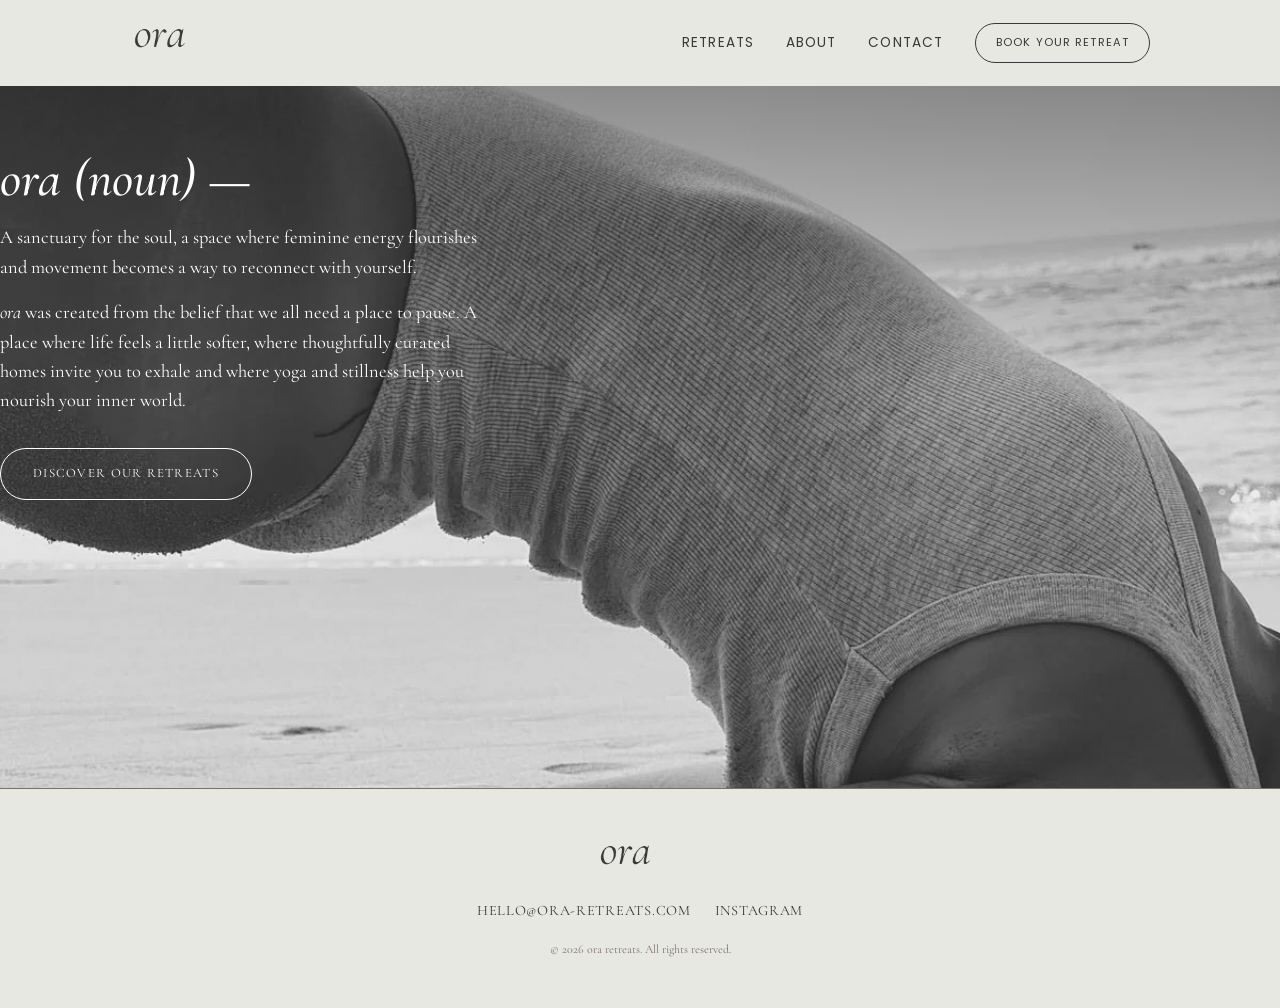
==== commit a0293914: "Fix hero full-width bug, merge duplicate home page text - aspect-ratio + max-height together were sh" ====
--- a/index.html
+++ b/index.html
@@ -61,23 +61,11 @@
     <section id="hero" class="hero">
       <img src="images/hero.jpg" alt="Woman practicing yoga on the beach at sunrise" class="hero-photo" width="1200" height="1600" loading="eager" fetchpriority="high">
       <div class="hero-overlay">
-        <h1 class="logo logo-large">ora</h1>
-        <p class="hero-tagline">Empowering women to reconnect with their body, mind and soul through intentional movement and sacred spaces.</p>
+        <h1 class="definition-title definition-title-hero"><em>ora</em> (noun) &mdash;</h1>
+        <p class="hero-tagline">A sanctuary for the soul, a space where feminine energy flourishes and movement becomes a way to reconnect with yourself.</p>
+        <p class="hero-tagline"><em>ora</em> was created from the belief that we all need a place to pause. A place where life feels a little softer, where thoughtfully curated homes invite you to exhale and where yoga and stillness help you nourish your inner world.</p>
         <div class="btn-row">
           <a href="retreats.html" class="btn btn-light">Discover our retreats</a>
-        </div>
-      </div>
-    </section>
-
-    <section class="definition">
-      <div class="container">
-        <h2 class="definition-title"><em>ora</em> (noun) &mdash;</h2>
-        <div class="definition-inner">
-          <p>A sanctuary for the soul, a space where feminine energy flourishes and movement becomes a way to reconnect with yourself.</p>
-          <p><em>ora</em> was created from the belief that we all need a place to pause. A place where life feels a little softer, where thoughtfully curated homes invite you to exhale and where yoga and stillness help you nourish your inner world.</p>
-        </div>
-        <div class="btn-row">
-          <a href="retreats.html" class="btn btn-square">Discover our retreats</a>
         </div>
       </div>
     </section>
--- a/css/style.css
+++ b/css/style.css
@@ -101,10 +101,6 @@
 .btn:hover {
   background: var(--color-text);
   color: var(--color-bg);
-}
-
-.btn-square {
-  border-radius: 2px;
 }
 
 .btn-row {
@@ -193,9 +189,10 @@
 /* ---- Hero ---- */
 .hero {
   position: relative;
-  aspect-ratio: 4 / 3;
-  max-height: 85vh;
-  min-height: 480px;
+  width: 100%;
+  height: 78vh;
+  max-height: 760px;
+  min-height: 520px;
   display: flex;
   align-items: flex-start;
   justify-content: flex-start;
@@ -278,12 +275,7 @@
   font-size: 1.05rem;
 }
 
-/* ---- Definition block (home page, below hero) ---- */
-.definition {
-  padding: var(--section-padding);
-  text-align: center;
-}
-
+/* ---- Definition title (hero "ora (noun) —" heading) ---- */
 .definition-title {
   font-family: var(--font-logo);
   font-style: italic;
@@ -293,14 +285,10 @@
   margin-bottom: 1.5rem;
 }
 
-.definition-inner {
-  max-width: 640px;
-  margin: 0 auto;
-  font-size: 1.1rem;
-}
-
-.definition-inner p + p {
-  margin-top: 1.25rem;
+.definition-title-hero {
+  color: #fff;
+  font-size: clamp(2rem, 5vw, 3.25rem);
+  margin-bottom: 1rem;
 }
 
 /* ---- Retreat intro (dolce far niente) ---- */
@@ -641,8 +629,9 @@
 
 @media (max-width: 480px) {
   .hero {
-    aspect-ratio: 3 / 4;
-    max-height: 90vh;
+    height: 85vh;
+    max-height: 640px;
+    min-height: 460px;
   }
 
   .section-title {
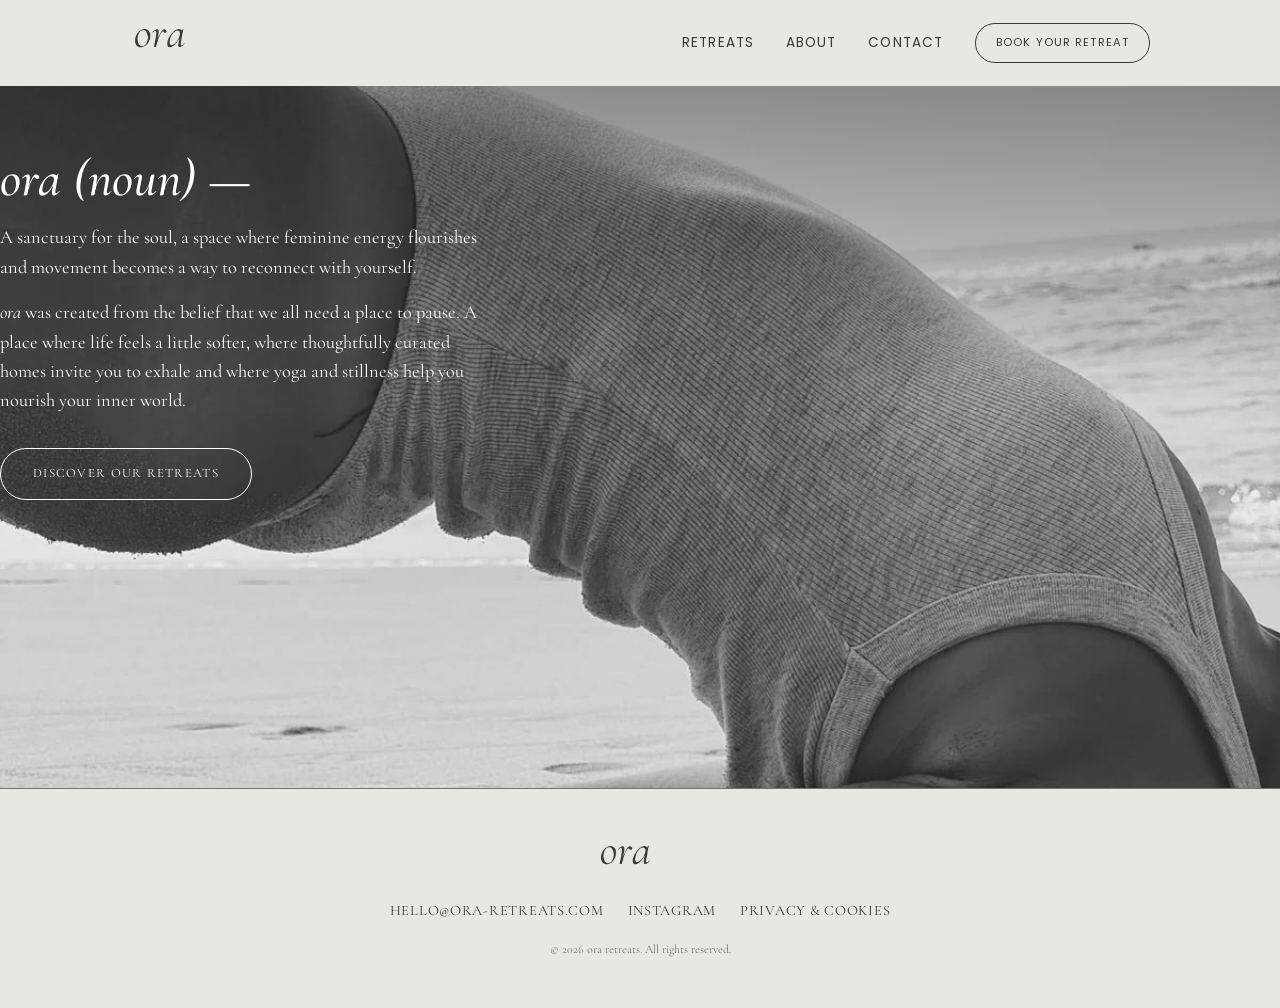
==== commit a9f93127: "Polish contact/about pages, swap villa photo, add privacy policy - Remove "Contact" eyebrow label ab" ====
--- a/index.html
+++ b/index.html
@@ -77,6 +77,7 @@
       <div class="footer-links">
         <a href="mailto:hello@ora-retreats.com">hello@ora-retreats.com</a>
         <a href="https://www.instagram.com/ora.retreats" target="_blank" rel="noopener noreferrer">Instagram</a>
+        <a href="privacy.html">Privacy &amp; Cookies</a>
       </div>
       <p class="footer-copyright">&copy; 2026 ora retreats. All rights reserved.</p>
     </div>
--- a/css/style.css
+++ b/css/style.css
@@ -333,6 +333,10 @@
   margin-top: 4rem;
 }
 
+.mt-xl {
+  margin-top: 7rem;
+}
+
 .text-left {
   text-align: left;
 }
@@ -473,7 +477,8 @@
 /* ---- About ---- */
 .about-intro {
   max-width: 560px;
-  margin: 0 auto;
+  margin-left: auto;
+  margin-right: auto;
 }
 
 .about-intro p + p {
@@ -484,7 +489,7 @@
   display: grid;
   grid-template-columns: 1fr 1fr;
   gap: 3rem;
-  align-items: center;
+  align-items: start;
   margin-top: 4rem;
   text-align: left;
 }
@@ -508,6 +513,52 @@
 
 .about-photo img {
   border-radius: 4px;
+}
+
+/* ---- Legal pages ---- */
+.legal-content {
+  max-width: 720px;
+  margin: 0 auto;
+  text-align: left;
+}
+
+.legal-content h2 {
+  font-size: 1.5rem;
+  margin-top: 3rem;
+  margin-bottom: 1rem;
+}
+
+.legal-content h2:first-child {
+  margin-top: 0;
+}
+
+.legal-content h3 {
+  font-size: 1.15rem;
+  margin-top: 2rem;
+  margin-bottom: 0.75rem;
+}
+
+.legal-content p {
+  margin-bottom: 1rem;
+}
+
+.legal-content ul {
+  list-style: disc;
+  margin: 0 0 1rem 1.5rem;
+}
+
+.legal-content li {
+  margin-bottom: 0.4rem;
+}
+
+.legal-content a {
+  text-decoration: underline;
+}
+
+.legal-updated {
+  color: var(--color-accent);
+  font-style: italic;
+  margin-top: 2rem;
 }
 
 /* ---- Contact ---- */
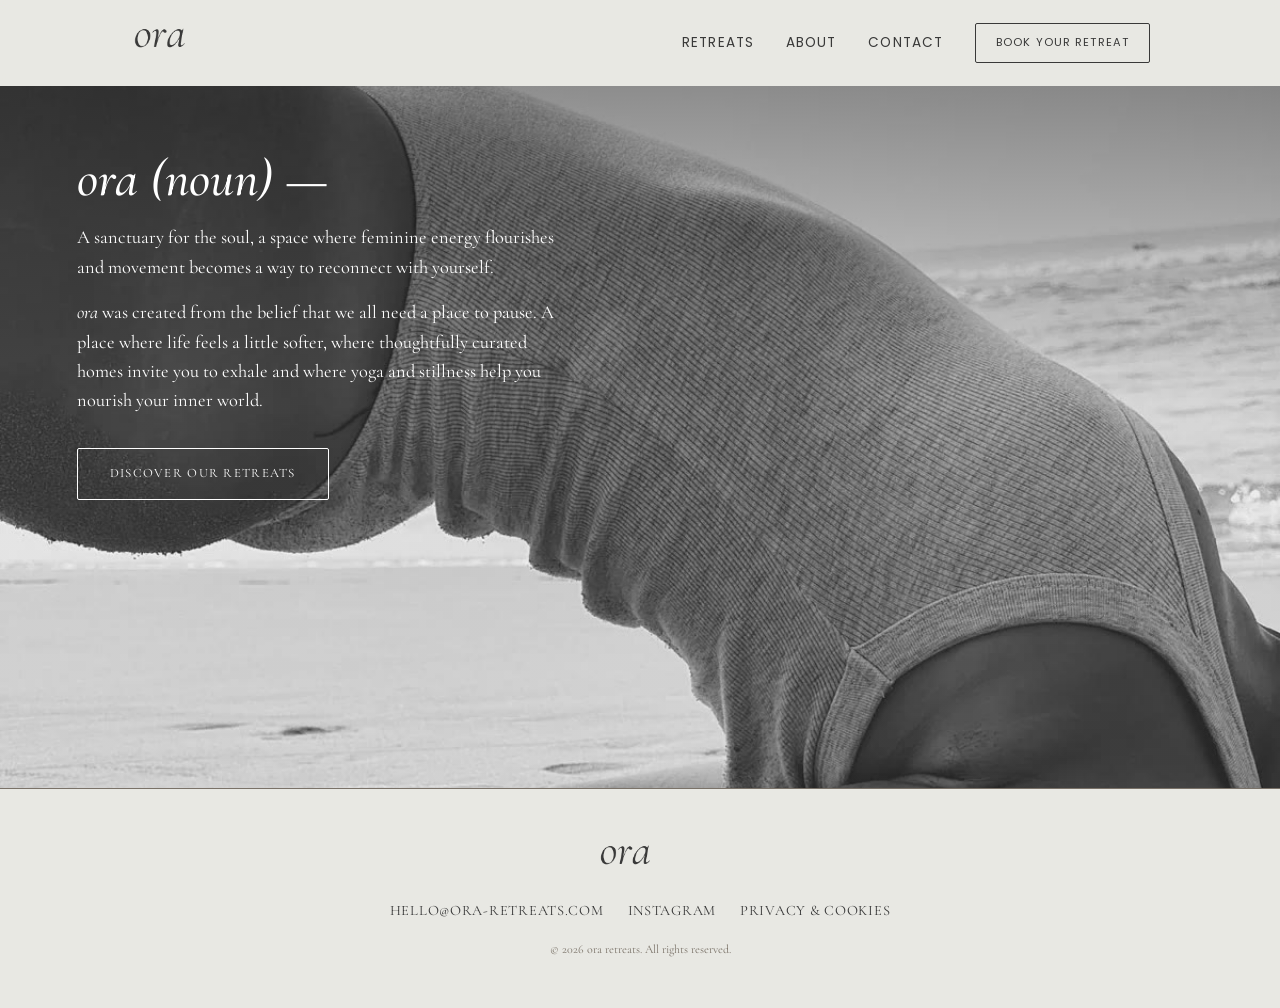
==== commit e61149c2: "Stack footer links on mobile, block Google indexing for now - Footer links (email/Instagram/Privacy)" ====
--- a/index.html
+++ b/index.html
@@ -7,6 +7,7 @@
   <meta name="description" content="Empowering women to reconnect with their body, mind and soul through intentional movement and sacred spaces.">
   <link rel="canonical" href="https://ora-retreats.com/">
   <meta name="theme-color" content="#E8E8E3">
+  <meta name="robots" content="noindex, nofollow">
   <link rel="icon" type="image/svg+xml" href="images/favicon.svg">
 
   <meta property="og:type" content="website">
--- a/css/style.css
+++ b/css/style.css
@@ -92,7 +92,7 @@
   font-size: 0.8rem;
   padding: 0.9rem 2rem;
   border: 1px solid var(--color-text);
-  border-radius: 999px;
+  border-radius: 2px;
   background: transparent;
   color: var(--color-text);
   transition: background 0.2s ease, color 0.2s ease;
@@ -198,6 +198,8 @@
   justify-content: flex-start;
   text-align: left;
   overflow: hidden;
+  padding-left: clamp(1.5rem, 6vw, 6rem);
+  padding-right: 1.5rem;
 }
 
 .hero-photo {
@@ -693,6 +695,12 @@
     padding: 4rem 1.25rem;
   }
 
+  .footer-links {
+    flex-direction: column;
+    align-items: center;
+    gap: 1rem;
+  }
+
   .btn-row {
     flex-direction: column;
     align-items: stretch;
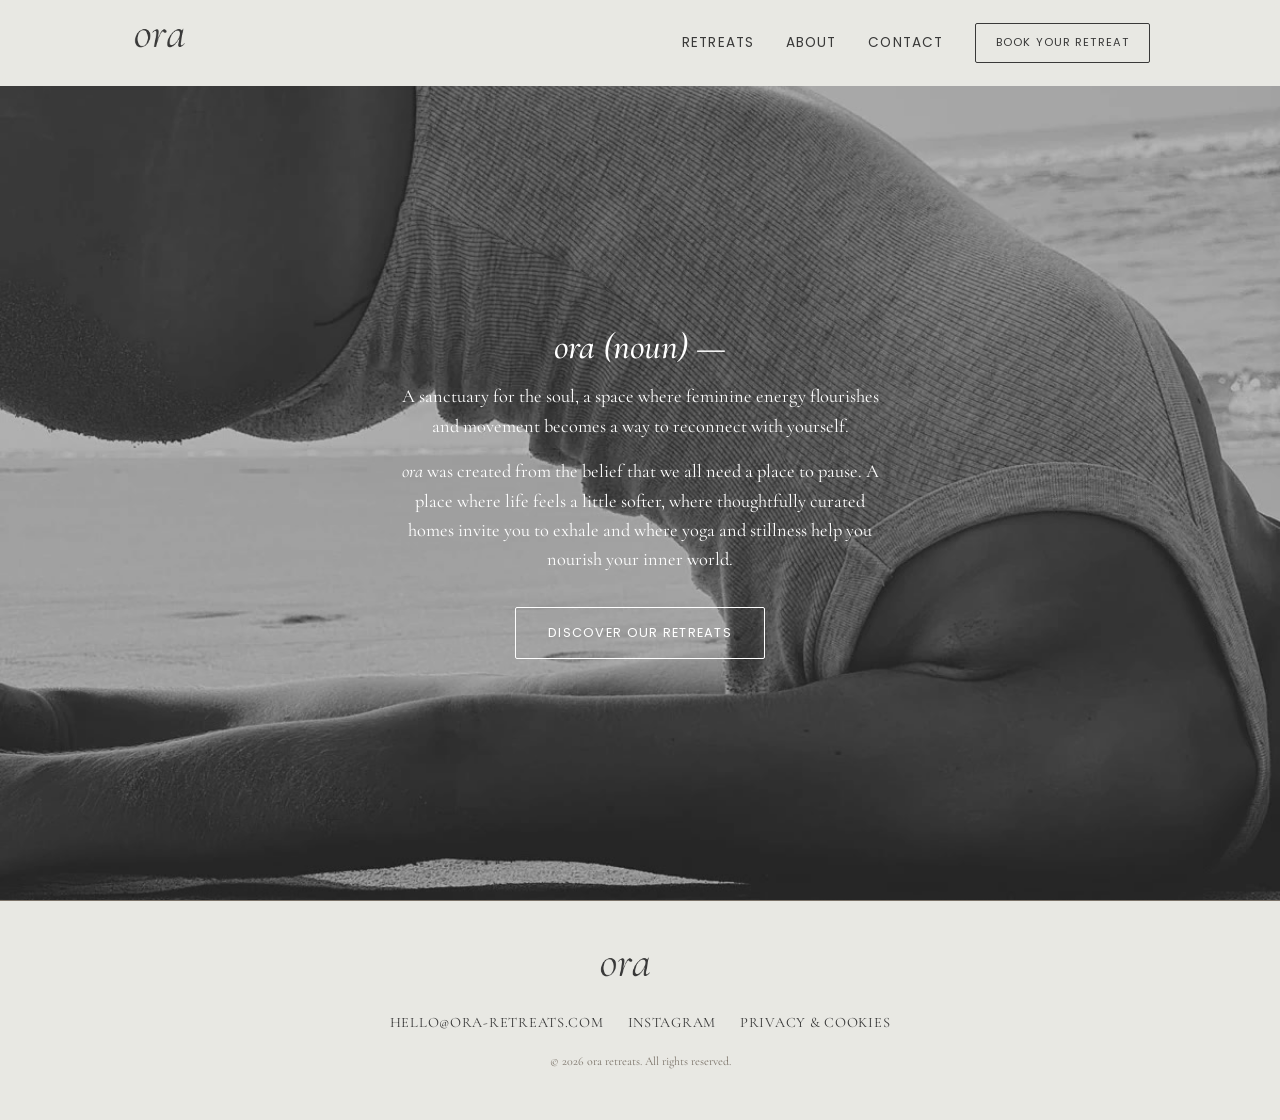
==== commit ac8e4e18: "Update retreat dates/copy, dedupe house photo, re-enable indexing - Final dates: wed. 28/10/26 - sun" ====
--- a/index.html
+++ b/index.html
@@ -7,7 +7,6 @@
   <meta name="description" content="Empowering women to reconnect with their body, mind and soul through intentional movement and sacred spaces.">
   <link rel="canonical" href="https://ora-retreats.com/">
   <meta name="theme-color" content="#E8E8E3">
-  <meta name="robots" content="noindex, nofollow">
   <link rel="icon" type="image/svg+xml" href="images/favicon.svg">
 
   <meta property="og:type" content="website">
@@ -35,7 +34,7 @@
     "url": "https://ora-retreats.com/",
     "email": "hello@ora-retreats.com",
     "sameAs": [
-      "https://www.instagram.com/ora.retreats"
+      "https://www.instagram.com/ora_retreats"
     ]
   }
   </script>
@@ -77,7 +76,7 @@
       <a href="index.html" class="logo"><img src="images/logo-primary.png" alt="ora" width="270" height="140"></a>
       <div class="footer-links">
         <a href="mailto:hello@ora-retreats.com">hello@ora-retreats.com</a>
-        <a href="https://www.instagram.com/ora.retreats" target="_blank" rel="noopener noreferrer">Instagram</a>
+        <a href="https://www.instagram.com/ora_retreats" target="_blank" rel="noopener noreferrer">Instagram</a>
         <a href="privacy.html">Privacy &amp; Cookies</a>
       </div>
       <p class="footer-copyright">&copy; 2026 ora retreats. All rights reserved.</p>
--- a/css/style.css
+++ b/css/style.css
@@ -69,11 +69,18 @@
 }
 
 .section-title {
-  text-transform: lowercase;
   letter-spacing: 0.02em;
   font-size: 2.25rem;
   font-weight: 500;
   text-align: center;
+  margin-bottom: 2rem;
+}
+
+.subtitle {
+  font-style: italic;
+  font-size: 1.5rem;
+  line-height: 1.4;
+  color: var(--color-accent);
   margin-bottom: 2rem;
 }
 
@@ -87,6 +94,7 @@
 
 .btn {
   display: inline-block;
+  font-family: var(--font-heading);
   text-transform: uppercase;
   letter-spacing: 0.1em;
   font-size: 0.8rem;
@@ -190,15 +198,14 @@
 .hero {
   position: relative;
   width: 100%;
-  height: 78vh;
-  max-height: 760px;
+  height: calc(100vh - 86px);
   min-height: 520px;
   display: flex;
-  align-items: flex-start;
-  justify-content: flex-start;
-  text-align: left;
+  align-items: center;
+  justify-content: center;
+  text-align: center;
   overflow: hidden;
-  padding-left: clamp(1.5rem, 6vw, 6rem);
+  padding-left: 1.5rem;
   padding-right: 1.5rem;
 }
 
@@ -208,14 +215,14 @@
   width: 100%;
   height: 100%;
   object-fit: cover;
-  object-position: center 20%;
+  object-position: center 35%;
 }
 
 .hero::after {
   content: "";
   position: absolute;
   inset: 0;
-  background: linear-gradient(180deg, rgba(30, 30, 30, 0.45) 0%, rgba(30, 30, 30, 0.05) 45%, rgba(30, 30, 30, 0.05) 100%);
+  background: rgba(30, 30, 30, 0.3);
   pointer-events: none;
 }
 
@@ -223,7 +230,6 @@
   position: relative;
   z-index: 1;
   color: #fff;
-  padding-top: 4rem;
   max-width: 620px;
   width: 100%;
 }
@@ -233,10 +239,8 @@
   margin-top: 1rem;
   line-height: 1.6;
   max-width: 480px;
-}
-
-.hero-overlay .btn-row {
-  justify-content: flex-start;
+  margin-left: auto;
+  margin-right: auto;
 }
 
 .btn-light {
@@ -282,14 +286,13 @@
   font-family: var(--font-logo);
   font-style: italic;
   font-weight: 500;
-  font-size: clamp(2.5rem, 6vw, 4rem);
+  font-size: 2.25rem;
   line-height: 1.1;
   margin-bottom: 1.5rem;
 }
 
 .definition-title-hero {
   color: #fff;
-  font-size: clamp(2rem, 5vw, 3.25rem);
   margin-bottom: 1rem;
 }
 
@@ -298,25 +301,29 @@
   font-family: var(--font-logo);
   font-style: italic;
   font-weight: 500;
-  font-size: clamp(2.5rem, 6vw, 4rem);
+  font-size: 2.25rem;
   line-height: 1.1;
   margin-bottom: 0.5rem;
 }
 
 .retreat-intro-subtitle {
-  font-size: 1.1rem;
+  font-style: italic;
+  font-size: 1.5rem;
+  line-height: 1.4;
   color: var(--color-accent);
   margin-bottom: 2rem;
 }
 
 .retreat-note {
-  font-style: italic;
-  font-size: 1.3rem;
+  font-weight: 600;
   margin-top: 2rem;
 }
 
 .retreat-date {
+  font-style: italic;
   font-weight: 600;
+  font-size: 1.5rem;
+  line-height: 1.4;
 }
 
 .todo-note {
@@ -327,8 +334,25 @@
 
 .subtitle-italic {
   font-style: italic;
-  color: var(--color-accent);
-  margin-bottom: 1rem;
+  font-size: 1.5rem;
+  line-height: 1.4;
+  color: var(--color-accent);
+  margin-bottom: 1.5rem;
+}
+
+.photo-row {
+  display: grid;
+  grid-template-columns: repeat(3, 1fr);
+  gap: 1rem;
+  max-width: 950px;
+  margin: 3rem auto 0;
+}
+
+.photo-row img {
+  width: 100%;
+  height: 100%;
+  object-fit: cover;
+  border-radius: 4px;
 }
 
 .mt-lg {
@@ -384,17 +408,20 @@
 }
 
 .checklist-sub {
-  list-style: disc;
-  margin: 0.5rem 0 0 1.25rem;
+  list-style: none;
+  margin: 0.5rem 0 0 0.25rem;
   font-size: 0.95rem;
 }
 
 .checklist-sub li {
-  padding-left: 0;
+  padding-left: 1rem;
 }
 
 .checklist-sub li::before {
-  content: none;
+  content: "–";
+  position: absolute;
+  left: 0;
+  color: var(--color-accent);
 }
 
 /* ---- Included / itinerary layout ---- */
@@ -418,47 +445,13 @@
   margin-top: 2.5rem;
 }
 
-.itinerary {
-  background: var(--color-card);
-  border-radius: 8px;
-  padding: 2rem 1.75rem;
-}
-
-.itinerary h3 {
-  text-transform: uppercase;
-  letter-spacing: 0.1em;
-  font-size: 1.4rem;
-  text-align: center;
-  margin-bottom: 1.5rem;
-}
-
-.itinerary-group + .itinerary-group {
-  margin-top: 1.5rem;
-}
-
-.itinerary-group h4 {
-  text-transform: uppercase;
-  letter-spacing: 0.08em;
-  font-size: 0.85rem;
-  color: var(--color-accent);
-  margin-bottom: 0.75rem;
-}
-
-.itinerary-item {
-  display: flex;
-  gap: 0.75rem;
-  margin-bottom: 0.6rem;
-}
-
-.itinerary-time {
-  flex: 0 0 3.5rem;
-  color: var(--color-accent);
-}
-
-.itinerary-detail small {
-  display: block;
-  font-size: 0.85rem;
-  color: var(--color-accent);
+.itinerary-image img {
+  border-radius: 4px;
+}
+
+.pricing-list {
+  align-items: center;
+  margin-top: 1rem;
 }
 
 .itinerary-caption {
@@ -504,7 +497,9 @@
 
 .about-story-subtitle {
   font-family: var(--font-logo);
+  font-style: italic;
   font-size: 1.5rem;
+  line-height: 1.4;
   color: var(--color-accent);
   margin: 0.5rem 0 1.5rem;
 }
@@ -589,6 +584,11 @@
   align-items: center;
   gap: 1rem;
   text-align: center;
+}
+
+.footer-inner .logo {
+  display: flex;
+  justify-content: center;
 }
 
 .footer-links {
@@ -665,25 +665,40 @@
 
   .retreat-columns {
     grid-template-columns: 1fr;
-    gap: 2.5rem;
+    gap: 1.25rem;
   }
 
   .included-layout {
     grid-template-columns: 1fr;
     gap: 2.5rem;
   }
+
+  .mt-xl {
+    margin-top: 3rem;
+  }
+
+  .mt-lg {
+    margin-top: 2.5rem;
+  }
+
+  .about-columns {
+    margin-top: 2rem;
+    gap: 2rem;
+  }
 }
 
 @media (max-width: 600px) {
   .mosaic {
     columns: 2 160px;
   }
+
+  .photo-row {
+    grid-template-columns: 1fr;
+  }
 }
 
 @media (max-width: 480px) {
   .hero {
-    height: 85vh;
-    max-height: 640px;
     min-height: 460px;
   }
 
